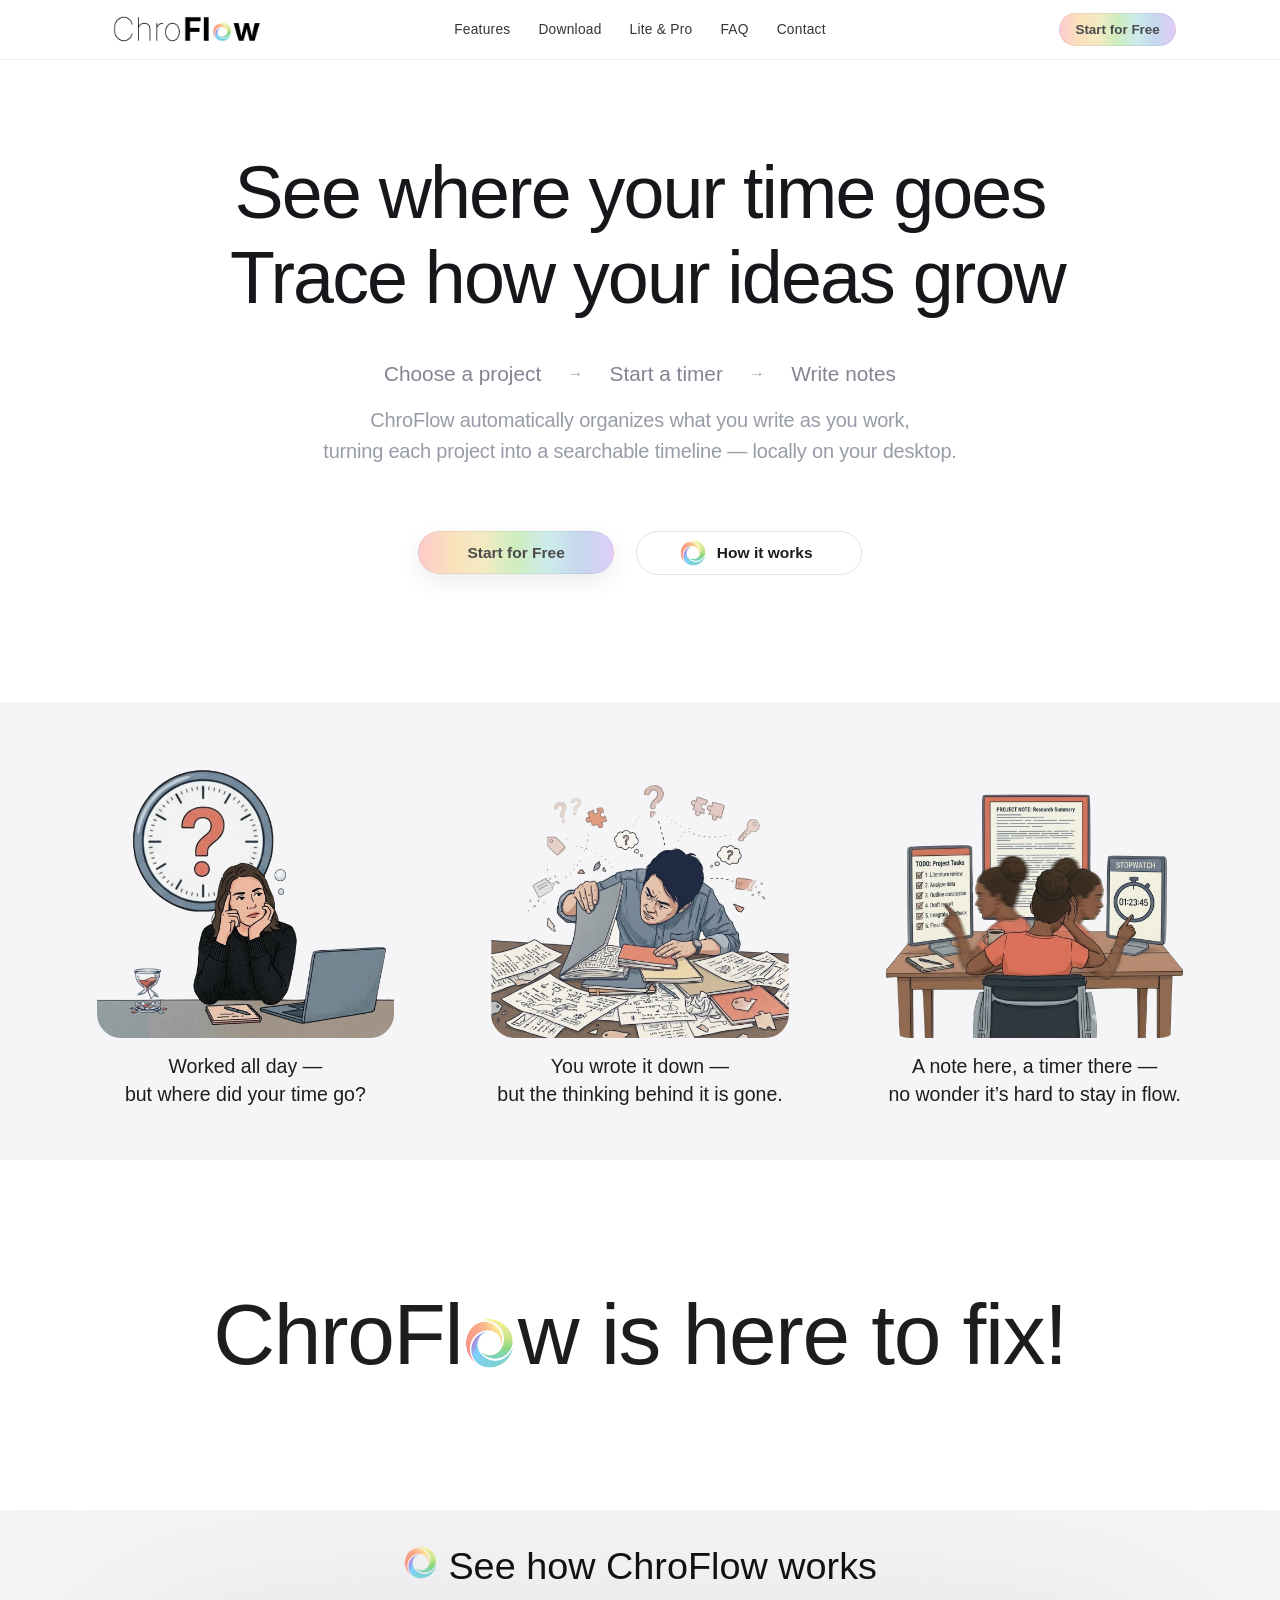
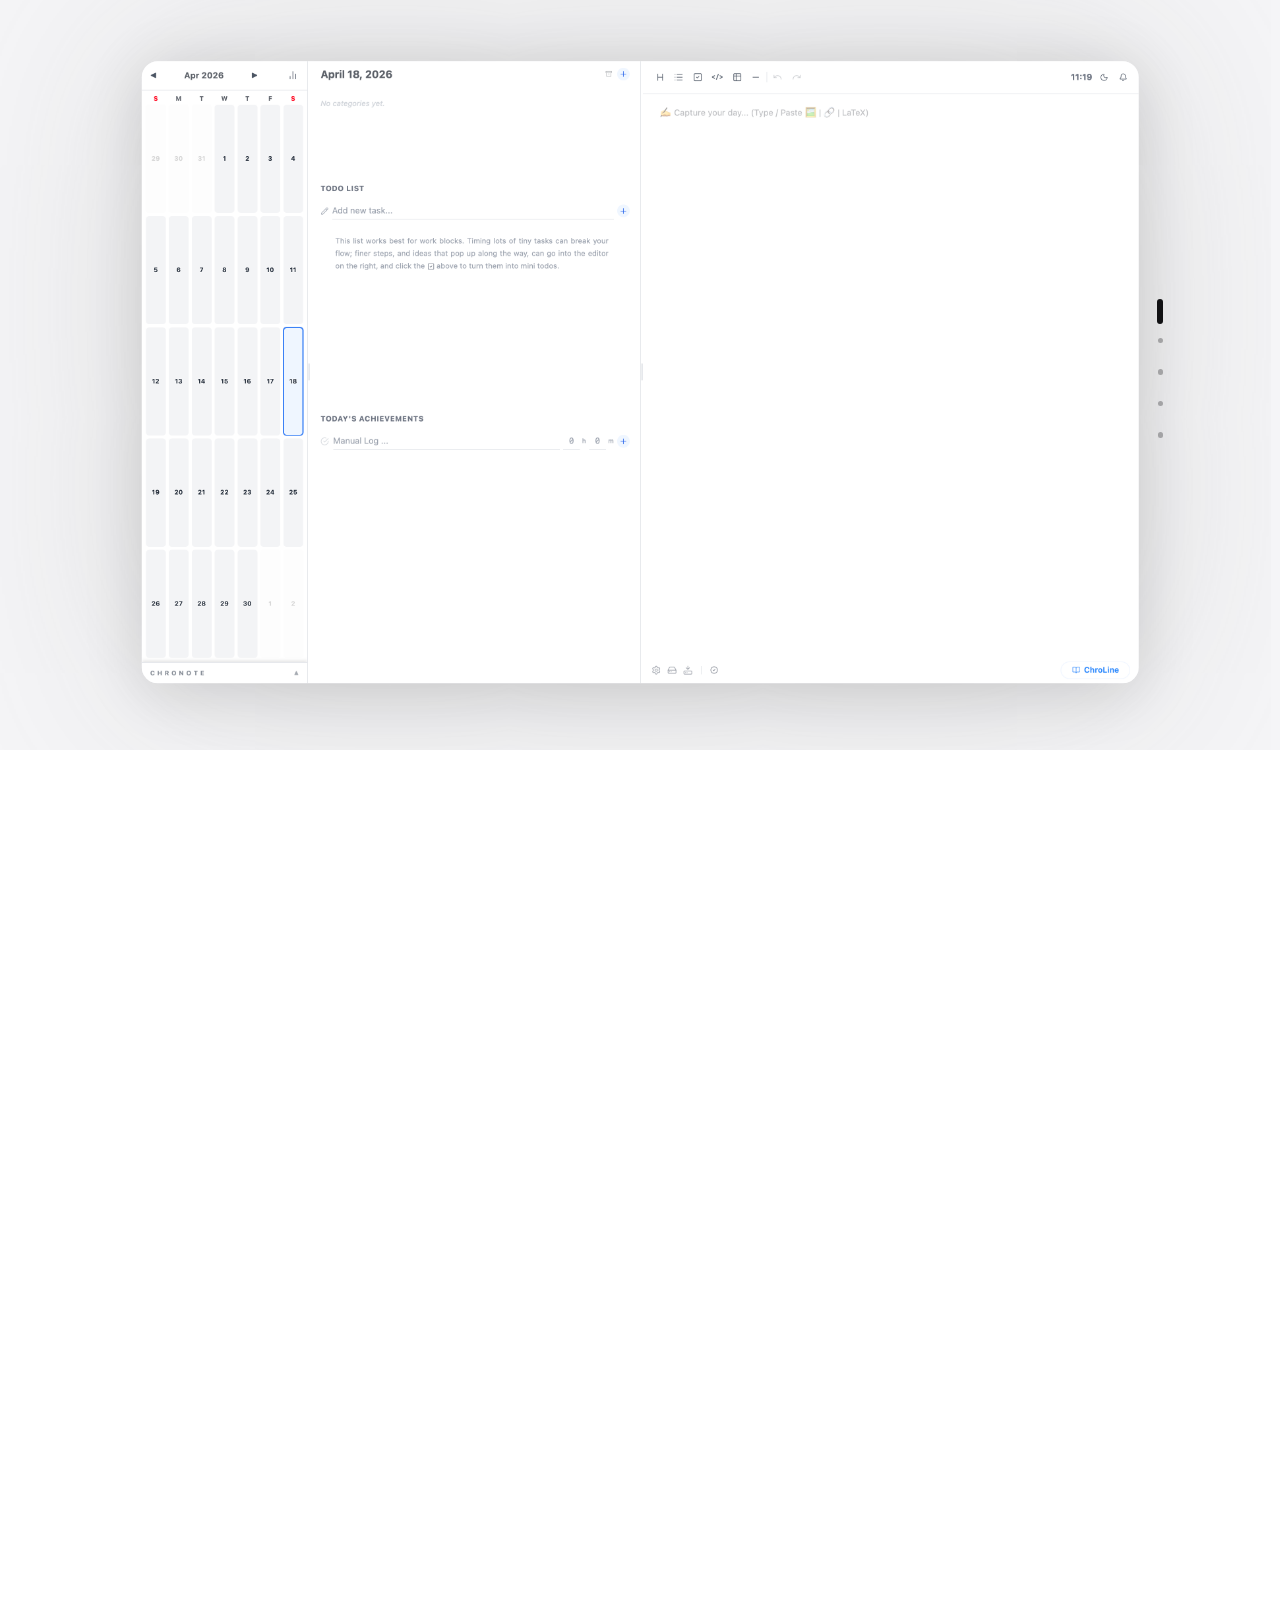
==== index.html @ f611f6ee "update hero + cloud sync steps" ====
<!doctype html>
<html lang="en" data-lang="en">
<head>
  <meta charset="utf-8" />
  <meta name="viewport" content="width=device-width, initial-scale=1" />

  <title>ChroFlow</title>
  <meta name="description" content="ChroFlow is a beautiful macOS and Windows desktop app for daily notes and visual timeline search. Free to download." />

  <!-- Open Graph -->
  <meta property="og:type"        content="website" />
  <meta property="og:title"       content="ChroFlow — Daily Notes &amp; Timeline" />
  <meta property="og:description" content="Daily notes, passive time tracking, and visual timeline search — all in one place." />
  <meta property="og:image"       content="images/splash.png" />

  <!-- Twitter Card -->
  <meta name="twitter:card"        content="summary_large_image" />
  <meta name="twitter:title"       content="ChroFlow" />
  <meta name="twitter:description" content="Daily notes, passive time tracking, and visual timeline search — all in one place." />

  <link rel="stylesheet" href="style.css?v=20260611-intel-mac" />
</head>

<!-- Google tag (gtag.js) -->
<script async src="https://www.googletagmanager.com/gtag/js?id=G-2E2WHQGQBE"></script>
<script>
  window.dataLayer = window.dataLayer || [];
  function gtag(){dataLayer.push(arguments);}
  gtag('js', new Date());

  gtag('config', 'G-2E2WHQGQBE');
</script>

<body>

  <!-- Skip to main content (accessibility) -->
  <a href="#hero" class="skip-link">Skip to content</a>

  <!-- ══════════════════════════════════════════════════════
       TOP NAV  (hidden on hero, revealed on scroll)
       ══════════════════════════════════════════════════════ -->
  <nav id="topnav" class="topnav" aria-label="Main navigation">
    <div class="topnav__inner">

      <a href="#hero" class="topnav__logo" aria-label="ChroFlow home">
        <img src="images/splash.png" alt="ChroFlow" />
      </a>

      <button id="nav-toggle" class="topnav__menu-btn" type="button"
              aria-label="Open navigation menu" aria-expanded="false"
              aria-controls="topnav-panel">
        <span></span>
        <span></span>
        <span></span>
      </button>

      <div id="topnav-panel" class="topnav__panel">
        <ul class="topnav__links" role="list">
          <li><a href="#features" data-i18n="nav.features">Features</a></li>
          <li><a href="#download" data-i18n="nav.download">Download</a></li>
          <li><a href="#pricing"  data-i18n="nav.pricing" >Lite &amp; Pro</a></li>
          <li><a href="#faq"      data-i18n="nav.faq"     >FAQ</a></li>
          <li><a href="#contact"  data-i18n="nav.contact" >Contact</a></li>
        </ul>

        <a href="#download" class="topnav__cta" data-i18n="hero.cta">Start for Free</a>
      </div>

    </div>
    <button id="topnav-scrim" class="topnav__scrim" type="button" aria-label="Close navigation menu"></button>
  </nav>

  <nav class="page-quicknav" aria-label="Page shortcuts">
    <a href="#hero" class="page-quicknav__link" data-i18n="quicknav.backTop">Back to top</a>
    <a href="#download" class="page-quicknav__link" data-i18n="quicknav.download">Skip to download</a>
  </nav>

  <main id="main-content">

    <!-- ══════════════════════════════════════════════════════
         HERO
         ══════════════════════════════════════════════════════ -->
    <section id="hero" class="hero" aria-label="Hero">
      <div class="hero__inner">
        <!--
        <p class="hero__eyebrow" aria-label="Daily Notes, Session Timers, Project Timelines">
          <span class="hero__eyebrow-item" data-i18n="hero.kicker.daily">Daily Notes</span>
          <span class="hero__eyebrow-separator" aria-hidden="true">·</span>
          <span class="hero__eyebrow-item" data-i18n="hero.kicker.sessions">Session Timers</span>
          <span class="hero__eyebrow-separator" aria-hidden="true">·</span>
          <span class="hero__eyebrow-item" data-i18n="hero.kicker.timelines">Project Timelines</span>
        </p> -->
        <h1 class="hero__title" data-i18n-title-lines="hero.title">
          <span class="hero__title-line hero__title-line--light">See where your time goes</span>
          <span class="hero__title-line hero__title-line--strong">Trace how your ideas grow</span>
        </h1>
        <div class="hero__workflow" aria-label="Workflow steps">
          <a href="#features" class="hero__workflow-chip" data-feature-jump="shot-2" data-feature-progress="0.22" data-i18n="hero.workflow.project">Choose a project</a>
          <span class="hero__workflow-arrow" aria-hidden="true">→</span>
          <a href="#features" class="hero__workflow-chip" data-feature-jump="shot-2" data-feature-progress="0.42" data-i18n="hero.workflow.timer">Start a timer</a>
          <span class="hero__workflow-arrow" aria-hidden="true">→</span>
          <a href="#features" class="hero__workflow-chip" data-feature-jump="shot-2" data-feature-progress="0.70" data-i18n="hero.workflow.notes">Write notes</a>
        </div>
        <p class="hero__summary">
          <span class="hero__workflow-inline">
            <a href="#features" data-feature-jump="shot-2" data-feature-progress="0.22" data-i18n="hero.workflow.project">Choose a project</a>,
            <a href="#features" data-feature-jump="shot-2" data-feature-progress="0.42" data-i18n="hero.workflow.timer">Start a timer</a>,
            <a href="#features" data-feature-jump="shot-2" data-feature-progress="0.70" data-i18n="hero.workflow.notes">Write notes</a>.
          </span>
          <span data-i18n-html="hero.summary">ChroFlow keeps notes and sessions automatically tied to their projects,<span class="hero-summary-break"><br /></span>turning your work into searchable project timelines — locally on your desktop.</span>
        </p>
        <div class="hero__actions">
          <a href="#download" class="btn btn--primary" data-i18n="hero.cta">Start for Free</a>
          <a href="#features" class="btn btn--secondary btn--with-icon" data-feature-jump="shot-1" data-feature-progress="0.001">
            <img src="images/swirl.png" alt="" aria-hidden="true" class="btn__icon" />
            <span data-i18n="hero.cta.secondary">How it works</span>
          </a>
        </div>
      </div>
    </section>

    <!-- ══════════════════════════════════════════════════════
         PAIN POINTS
         ══════════════════════════════════════════════════════ -->
    <section id="pain" class="pain" aria-label="Pain points">
      <div class="pain__inner">
        <div class="pain__grid">
          <article class="pain-item reveal-on-scroll">
            <img src="images/hook-1.png" alt="Feeling busy but unable to see where the day went" class="pain-card__image" />
            <p class="pain-card__text" data-i18n-html="pain.c1.text"></p>
          </article>

          <article class="pain-item reveal-on-scroll">
            <img src="images/hook-2.png" alt="Notes piling up without a clear way to find them later" class="pain-card__image" />
            <p class="pain-card__text" data-i18n-html="pain.c2.text"></p>
          </article>

          <article class="pain-item reveal-on-scroll">
            <img src="images/hook-3.png" alt="Too many separate tools creating a fragmented workflow" class="pain-card__image" />
            <p class="pain-card__text" data-i18n-html="pain.c3.text"></p>
          </article>
        </div>
      </div>
    </section>

    <!-- ══════════════════════════════════════════════════════
         SOLUTION INTRO
         ══════════════════════════════════════════════════════ -->
    <section id="solution" class="solution" aria-label="Solution">
      <div class="solution__inner">
        <h2 class="solution__title reveal-on-scroll" data-i18n-html="solution.title"></h2>
      </div>
    </section>

    <!-- ══════════════════════════════════════════════════════
         CORE FEATURES  (full-width sticky scroll on desktop / landscape,
         rotate prompt on mobile portrait)
         ══════════════════════════════════════════════════════ -->
    <section id="features" class="features" aria-label="Features">

      <!-- <div class="features__header reveal-on-scroll">
        <h2 data-i18n="features.heading">How ChroFlow works</h2>
      </div> -->

      <!-- Mobile portrait: in-section viewing note -->
      <div class="features__portrait-notice" aria-live="polite">
        <p>
          <svg class="features__portrait-icon" viewBox="0 0 24 24" aria-hidden="true">
            <path d="M4.2 3.1h6.3a1.3 1.3 0 0 1 1.3 1.3v15.2a1.3 1.3 0 0 1-1.3 1.3H4.2a1.3 1.3 0 0 1-1.3-1.3V4.4a1.3 1.3 0 0 1 1.3-1.3Z" />
            <path d="M6.1 18.1h2.6" />
            <path class="features__portrait-icon-dot" d="M7.35 5.35h.1" />
            <path d="M14.1 12.5h5.7a1.3 1.3 0 0 1 1.3 1.3v5.8a1.3 1.3 0 0 1-1.3 1.3h-5.7" />
            <path class="features__portrait-icon-dot" d="M18.1 16.7h.1" />
            <path d="M13.4 4.8a5.8 5.8 0 0 1 5.7 5.7" />
            <path d="M16.9 9.2 19.1 10.8l1.4-2.3" />
          </svg>
          <span data-i18n="features.rotate.notice">Rotate your device for an easier read</span>
        </p>
      </div>

      <!-- Sticky scroll with videos -->
      <div class="features__track">

        <div class="features__sticky-bg">
          <div class="features__shots">

            <div class="feat-shot active" id="shot-1">
              <img src="images/How_works_1.png"
                   class="feat-shot__image" alt="" aria-hidden="true" />
              <div class="feat-shot__right-mask" aria-hidden="true"></div>
              <div class="feat-shot__left-mask" aria-hidden="true"></div>
            </div>
            <div class="feat-shot-title feat-shot-title--one" data-shot-card="shot-1" data-shot-x-var="--shot-1-main-title-x" data-shot-1-x-var="--shot-1-main-title-x" data-i18n="features.heading">See how ChroFlow works</div>
            <div class="feat-shot-focus-title feat-shot-focus-title--left" data-shot-card="shot-1" data-shot-x-var="--shot-1-left-title-x" data-shot-1-x-var="--shot-1-left-title-x" data-i18n="features.f1.focusTitle">Where your time goes</div>
            <div class="feat-shot-focus-title feat-shot-focus-title--right" data-shot-card="shot-1" data-shot-x-var="--shot-1-right-title-x" data-shot-1-x-var="--shot-1-right-title-x" data-i18n="features.f1.focusThoughts">Where your thoughts live</div>
            <div class="feat-shot-focus-tag feat-shot-focus-tag--calendar" data-shot-card="shot-1" data-shot-x-var="--shot-1-calendar-x" data-shot-1-x-var="--shot-1-calendar-x" data-i18n="features.f1.focusCalendar">Calendar</div>
            <div class="feat-shot-focus-tag feat-shot-focus-tag--todo" data-shot-card="shot-1" data-shot-x-var="--shot-1-todo-x" data-shot-1-x-var="--shot-1-todo-x" data-i18n="features.f1.focusTodo">Todo</div>
            <div class="feat-shot-focus-tag feat-shot-focus-tag--editor" data-shot-card="shot-1" data-shot-x-var="--shot-1-editor-x" data-shot-1-x-var="--shot-1-editor-x" data-i18n="features.f1.focusEditor">Daily editor</div>

            <div class="feat-shot" id="shot-2">
              <img src="images/How_works_2.png"
                   class="feat-shot__image feat-shot__image--shot-2-category" alt="" aria-hidden="true" />
              <img src="images/How_works_3.png"
                   class="feat-shot__image feat-shot__image--shot-2-plan" alt="" aria-hidden="true" />
              <img src="images/How_works_4.png"
                   class="feat-shot__image feat-shot__image--shot-2-start" alt="" aria-hidden="true" />
              <img src="images/How_works_5.png"
                   class="feat-shot__image feat-shot__image--shot-2-tag-5" alt="" aria-hidden="true" />
              <img src="images/How_works_6.png"
                   class="feat-shot__image feat-shot__image--shot-2-tag-6" alt="" aria-hidden="true" />
              <img src="images/How_works_7.png"
                   class="feat-shot__image feat-shot__image--shot-2-tag-7" alt="" aria-hidden="true" />
              <img src="images/How_works_8.png"
                   class="feat-shot__image feat-shot__image--shot-2-tag-8" alt="" aria-hidden="true" />
              <div class="feat-shot-click-cue" aria-hidden="true">
                <svg class="feat-shot-click-cue__cursor" viewBox="0 0 32 32">
                  <path d="M5 3 25 17.2 16.8 19.2 21.2 28.7 16.5 30.9 12 21.2 5.8 27.1 5 3Z" />
                </svg>
              </div>
            </div>
            <div class="feat-shot-title feat-shot-title--two" data-shot-card="shot-2" data-shot-x-var="--shot-2-title-x" data-i18n="features.f2.visualTitle">Every day is a new start</div>
            <div class="feat-shot-focus-title feat-shot-focus-title--two feat-shot-focus-title--two-category" data-shot-card="shot-2" data-shot-x-var="--shot-2-focus-title-x" data-i18n="features.f2.focusTitle">Organise by category</div>
            <div class="feat-shot-focus-title feat-shot-focus-title--two feat-shot-focus-title--two-plan" data-shot-card="shot-2" data-shot-x-var="--shot-2-focus-title-x" data-i18n="features.f2.focusPlan">Plan your sessions</div>
            <div class="feat-shot-focus-title feat-shot-focus-title--two feat-shot-focus-title--two-start" data-shot-card="shot-2" data-shot-x-var="--shot-2-focus-title-x" data-i18n="features.f2.focusStart">Click to start a session</div>
            <div class="feat-shot-focus-title feat-shot-focus-title--two feat-shot-focus-title--two-tag" data-shot-card="shot-2" data-shot-x-var="--shot-2-tag-title-x" data-i18n="features.f2.focusTag">Automatically tag notes as you work</div>
            <div class="feat-shot-focus-title feat-shot-focus-title--two feat-shot-focus-title--two-switch-session" data-shot-card="shot-2" data-shot-x-var="--shot-2-switch-session-x" data-i18n="features.f2.focusSwitchSession">Switch sessions</div>
            <div class="feat-shot-focus-title feat-shot-focus-title--two feat-shot-focus-title--two-keep-writing" data-shot-card="shot-2" data-shot-x-var="--shot-2-keep-writing-x" data-i18n="features.f2.focusKeepWriting">Keep writing</div>
            <div class="feat-shot-focus-tag feat-shot-focus-tag--shot-2-categories" data-shot-card="shot-2" data-shot-x-var="--shot-2-categories-x" data-i18n="features.f2.focusCategories">different categories in one note</div>

            <div class="feat-shot" id="shot-3">
              <img src="images/How_works_10.png"
                   class="feat-shot__image" alt="" aria-hidden="true" />
              <img src="images/How_works_11.png"
                   class="feat-shot__image feat-shot__image--shot-3-detail" alt="" aria-hidden="true" />
              <img src="images/How_works_12.png"
                   class="feat-shot__image feat-shot__image--shot-3-final" alt="" aria-hidden="true" />
              <div class="feat-shot-click-cue feat-shot-click-cue--shot-3" aria-hidden="true">
                <svg class="feat-shot-click-cue__cursor" viewBox="0 0 32 32">
                  <path d="M5 3 25 17.2 16.8 19.2 21.2 28.7 16.5 30.9 12 21.2 5.8 27.1 5 3Z" />
                </svg>
              </div>
              <div class="feat-shot-click-cue feat-shot-click-cue--shot-3-second" aria-hidden="true">
                <svg class="feat-shot-click-cue__cursor" viewBox="0 0 32 32">
                  <path d="M5 3 25 17.2 16.8 19.2 21.2 28.7 16.5 30.9 12 21.2 5.8 27.1 5 3Z" />
                </svg>
              </div>
            </div>
            <div class="feat-shot-title feat-shot-title--three" data-shot-card="shot-3" data-shot-x-var="--shot-3-title-x" data-i18n="features.f3.visualTitle">One Month Later...</div>
            <div class="feat-shot-focus-title feat-shot-focus-title--three feat-shot-focus-title--three-glance" data-shot-card="shot-3" data-shot-x-var="--shot-3-glance-x" data-i18n="features.f3.focusGlance">all your time in a glance</div>
            <div class="feat-shot-focus-title feat-shot-focus-title--three feat-shot-focus-title--three-insights" data-shot-card="shot-3" data-shot-x-var="--shot-3-insights-x" data-i18n="features.f3.focusInsights">More detailed insights...</div>

            <div class="feat-shot" id="shot-4">
              <img src="images/How_works_10.png"
                   class="feat-shot__image" alt="" aria-hidden="true" />
              <img src="images/How_works_12.png"
                   class="feat-shot__image feat-shot__image--shot-4-retreat" alt="" aria-hidden="true" />
              <img src="images/How_works_13.png"
                   class="feat-shot__image feat-shot__image--shot-4-rise" alt="" aria-hidden="true" />
              <img src="images/How_works_14_1.png"
                   class="feat-shot__image feat-shot__image--shot-4-seq feat-shot__image--shot-4-seq-1" alt="" aria-hidden="true" />
              <img src="images/How_works_14_2.png"
                   class="feat-shot__image feat-shot__image--shot-4-seq feat-shot__image--shot-4-seq-2" alt="" aria-hidden="true" />
              <img src="images/How_works_14_3.png"
                   class="feat-shot__image feat-shot__image--shot-4-seq feat-shot__image--shot-4-seq-3" alt="" aria-hidden="true" />
              <img src="images/How_works_14_4.png"
                   class="feat-shot__image feat-shot__image--shot-4-seq feat-shot__image--shot-4-seq-4" alt="" aria-hidden="true" />
              <img src="images/How_works_14_5.png"
                   class="feat-shot__image feat-shot__image--shot-4-seq feat-shot__image--shot-4-seq-5" alt="" aria-hidden="true" />
              <img src="images/How_works_14_6.png"
                   class="feat-shot__image feat-shot__image--shot-4-seq feat-shot__image--shot-4-seq-6" alt="" aria-hidden="true" />
              <img src="images/How_works_14_7.png"
                   class="feat-shot__image feat-shot__image--shot-4-seq feat-shot__image--shot-4-seq-7" alt="" aria-hidden="true" />
              <img src="images/How_works_14_8.png"
                   class="feat-shot__image feat-shot__image--shot-4-seq feat-shot__image--shot-4-seq-8" alt="" aria-hidden="true" />
              <img src="images/How_works_14_9.png"
                   class="feat-shot__image feat-shot__image--shot-4-seq feat-shot__image--shot-4-seq-9" alt="" aria-hidden="true" />
              <img src="images/How_works_14_10.png"
                   class="feat-shot__image feat-shot__image--shot-4-seq feat-shot__image--shot-4-seq-10" alt="" aria-hidden="true" />
              <img src="images/How_works_14_11.png"
                   class="feat-shot__image feat-shot__image--shot-4-seq feat-shot__image--shot-4-seq-11" alt="" aria-hidden="true" />
              <img src="images/How_works_14_12.png"
                   class="feat-shot__image feat-shot__image--shot-4-seq feat-shot__image--shot-4-seq-12" alt="" aria-hidden="true" />
              <img src="images/How_works_15.png"
                   class="feat-shot__image feat-shot__image--shot-4-focus" alt="" aria-hidden="true" />
              <div class="feat-shot-click-cue feat-shot-click-cue--shot-4" aria-hidden="true">
                <svg class="feat-shot-click-cue__cursor" viewBox="0 0 32 32">
                  <path d="M5 3 25 17.2 16.8 19.2 21.2 28.7 16.5 30.9 12 21.2 5.8 27.1 5 3Z" />
                </svg>
              </div>
              <div class="feat-shot-click-cue feat-shot-click-cue--shot-4-focus" aria-hidden="true">
                <svg class="feat-shot-click-cue__cursor" viewBox="0 0 32 32">
                  <path d="M5 3 25 17.2 16.8 19.2 21.2 28.7 16.5 30.9 12 21.2 5.8 27.1 5 3Z" />
                </svg>
              </div>
            </div>
            <div class="feat-shot-title feat-shot-title--four" data-shot-card="shot-4" data-shot-x-var="--shot-4-title-x" data-i18n="features.f4.visualTitle">All your thoughts in a line!</div>
            <div class="feat-shot-focus-title feat-shot-focus-title--four-review" data-shot-card="shot-4" data-shot-x-var="--shot-4-review-x" data-i18n="features.f4.reviewTitle">Review notes from multiple days</div>
            <div class="feat-shot-focus-title feat-shot-focus-title--four-focus" data-shot-card="shot-4" data-shot-x-var="--shot-4-focus-title-x" data-i18n="features.f4.focusTitle">Focus in one click!</div>
            <div class="feat-shot-focus-tag feat-shot-focus-tag--shot-4-click" data-shot-card="shot-4" data-shot-x-var="--shot-4-click-label-x" data-i18n="features.f4.clickLabel">Click here!</div>

            <div class="feat-shot" id="shot-5">
              <img src="images/How_works_15.png"
                   class="feat-shot__image feat-shot__image--shot-5-base" alt="" aria-hidden="true" />
              <img src="images/How_works_16.png"
                   class="feat-shot__image feat-shot__image--shot-5-step feat-shot__image--shot-5-step-16" alt="" aria-hidden="true" />
              <img src="images/How_works_17.png"
                   class="feat-shot__image feat-shot__image--shot-5-step feat-shot__image--shot-5-step-17" alt="" aria-hidden="true" />
              <img src="images/How_works_18.png"
                   class="feat-shot__image feat-shot__image--shot-5-step feat-shot__image--shot-5-step-18" alt="" aria-hidden="true" />
              <img src="images/How_works_19.png"
                   class="feat-shot__image feat-shot__image--shot-5-step feat-shot__image--shot-5-step-19" alt="" aria-hidden="true" />
              <img src="images/How_works_20.png"
                   class="feat-shot__image feat-shot__image--shot-5-step feat-shot__image--shot-5-step-20" alt="" aria-hidden="true" />
              <div class="feat-shot-click-cue feat-shot-click-cue--shot-5" aria-hidden="true">
                <svg class="feat-shot-click-cue__cursor" viewBox="0 0 32 32">
                  <path d="M5 3 25 17.2 16.8 19.2 21.2 28.7 16.5 30.9 12 21.2 5.8 27.1 5 3Z" />
                </svg>
              </div>
            </div>
            <div class="feat-shot-title feat-shot-title--five" data-shot-card="shot-5" data-shot-x-var="--shot-5-title-x" data-i18n="features.f5.visualTitle">Work with context :-)</div>
            <div class="feat-shot-focus-title feat-shot-focus-title--five-context" data-shot-card="shot-5" data-shot-x-var="--shot-5-context-title-x" data-i18n="features.f5.contextTitle">click to enter context mode</div>
            <div class="feat-shot-focus-title feat-shot-focus-title--five-main-window" data-shot-card="shot-5" data-shot-x-var="--shot-5-main-window-x" data-i18n="features.f5.mainWindow">You still work in the main window</div>
            <div class="feat-shot-focus-title feat-shot-focus-title--five-beyond" data-shot-card="shot-5" data-shot-x-var="--shot-5-beyond-x" data-i18n="features.f5.beyondChroLine">Not just inside ChroLine</div>
            <div class="feat-shot-focus-title feat-shot-focus-title--five-chroline-context" data-shot-card="shot-5" data-shot-x-var="--shot-5-chroline-context-x" data-i18n="features.f5.chrolineContext">ChroLine provides context.</div>

            <nav class="features__pager" aria-label="Feature walkthrough navigation">
              <button class="features__pager-btn is-active" type="button" data-shot-target="shot-1" aria-label="Go to How ChroFlow works" aria-current="step"></button>
              <button class="features__pager-btn" type="button" data-shot-target="shot-2" aria-label="Go to everyday is a new start"></button>
              <button class="features__pager-btn" type="button" data-shot-target="shot-3" aria-label="Go to one month later"></button>
              <button class="features__pager-btn" type="button" data-shot-target="shot-4" aria-label="Go to all your thoughts in a line"></button>
              <button class="features__pager-btn" type="button" data-shot-target="shot-5" aria-label="Go to work with context"></button>
            </nav>

          </div>
        </div><!-- /features__sticky-bg -->

        <div class="features__steps">

          <div class="feat-step feat-step--right feat-step--no-card is-active" data-shot="shot-1">
            <div class="feat-card">
              <span class="feat-step__num">01</span>
              <h3 class="feat-step__title" data-i18n="features.f1.title">Daily Notes</h3>
              <p class="feat-step__desc" data-i18n="features.f1.desc"></p>
            </div>
          </div>

          <div id="feature-session-management" class="feat-step feat-step--right feat-step--no-card" data-shot="shot-2" data-scroll-states="3">
            <div class="feat-card">
              <span class="feat-step__num">01</span>
              <h3 class="feat-step__title" data-i18n="features.f3.title">Organize by Category</h3>
              <p class="feat-step__desc" data-i18n="features.f3.desc"></p>
            </div>
          </div>

          <div id="feature-time-glance" class="feat-step feat-step--right feat-step--no-card" data-shot="shot-3" data-scroll-states="2">
            <div class="feat-card">
              <span class="feat-step__num">02</span>
              <h3 class="feat-step__title" data-i18n="features.f2.title">How the Timer Works</h3>
              <p class="feat-step__desc" data-i18n-html="features.f2.desc"></p>
            </div>
          </div>

          <div id="feature-chroline-review" class="feat-step feat-step--right feat-step--no-card" data-shot="shot-4" data-scroll-states="3">
            <div class="feat-card">
              <span class="feat-step__num">03</span>
              <h3 class="feat-step__title" data-i18n="features.f4.title">Back to the month view</h3>
              <p class="feat-step__desc" data-i18n="features.f4.desc"></p>
            </div>
          </div>

          <div id="feature-context-mode" class="feat-step feat-step--right feat-step--no-card" data-shot="shot-5" data-scroll-states="2">
            <div class="feat-card">
              <span class="feat-step__num">04</span>
              <h3 class="feat-step__title" data-i18n="features.f5.title">Work with context</h3>
              <p class="feat-step__desc" data-i18n="features.f5.desc"></p>
            </div>
          </div>

        </div><!-- /features__steps -->

        <div class="features__end-spacer" aria-hidden="true"></div>

      </div><!-- /features__track -->

    </section>

    <!-- ══════════════════════════════════════════════════════
         DOWNLOAD
         ══════════════════════════════════════════════════════ -->
    <section id="download" class="download" aria-label="Download">
      <div class="download__inner">

        <h2 class="download__title reveal-on-scroll" data-i18n="download.title">Download ChroFlow</h2>
        <p class="download__sub reveal-on-scroll" data-i18n="download.sub">Free to start. No account required.</p>

        <div class="download__btns reveal-on-scroll">

          <a href="https://www.dropbox.com/scl/fi/stq9lb9clcvxd0uypwc73/ChroFlow_1.0.1_aarch64.dmg?rlkey=l4s1b637h5baqr7zgvyi6yggc&st=qcio1v2j&dl=1" id="btn-mac" class="btn btn--download btn--mac" aria-label="Download ChroFlow for macOS Apple Silicon" target="_blank">
            <svg xmlns="http://www.w3.org/2000/svg" width="22" height="22" viewBox="0 0 24 24" fill="currentColor" aria-hidden="true">
              <path d="M18.71 19.5c-.83 1.24-1.71 2.45-3.05 2.47-1.34.03-1.77-.79-3.29-.79-1.53 0-2 .77-3.27.82-1.31.05-2.3-1.32-3.14-2.53C4.25 17 2.94 12.45 4.7 9.39c.87-1.52 2.43-2.48 4.12-2.51 1.28-.02 2.5.87 3.29.87.78 0 2.26-1.07 3.8-.91.65.03 2.47.26 3.64 1.98-.09.06-2.17 1.28-2.15 3.81.03 3.02 2.65 4.03 2.68 4.04-.03.07-.42 1.44-1.38 2.83M13 3.5c.73-.83 1.94-1.46 2.94-1.5.13 1.17-.34 2.35-1.04 3.19-.69.85-1.83 1.51-2.95 1.42-.15-1.15.41-2.35 1.05-3.11z"/>
            </svg>
            <span class="btn-label" data-i18n="download.mac">Download for Mac</span>
            <span class="btn-sub"   data-i18n="download.mac.arm.sub">Apple Silicon · macOS 13+</span>
          </a>

          <a href="https://www.dropbox.com/scl/fi/dbc2ze71bu40mipxx6cde/ChroFlow_1.0.1_x64-setup.exe?rlkey=u9bqzy51ovzwjmkx2kh5br3jm&st=qacnmgp7&dl=1" id="btn-win" class="btn btn--download btn--win" aria-label="Download ChroFlow for Windows" target="_blank">
            <svg xmlns="http://www.w3.org/2000/svg" width="20" height="20" viewBox="0 0 24 24" fill="currentColor" aria-hidden="true">
              <path d="M3 12V6.75l6-1.32v6.48H3zM20.5 3v8.5H11V4.07L20.5 3zM3 13h6v6.43l-6-1.29V13zM11 13.5h9.5V21l-9.5-1.33V13.5z"/>
            </svg>
            <span class="btn-label" data-i18n="download.win">Download for Windows</span>
            <span class="btn-sub"   data-i18n="download.win.sub">Windows 10+</span>
          </a>

        </div>

        <div id="install-guide" class="install-guide" aria-live="polite">

          <div id="guide-mac" class="install-guide__panel" hidden>
            <h3 data-i18n="guide.mac.title">Opening ChroFlow on Mac</h3>
            <p class="install-guide__note" data-i18n="guide.mac.note"></p>
            <ol class="install-guide__steps">
              <li data-i18n="guide.mac.s1"></li>
              <li data-i18n="guide.mac.s2"></li>
              <li><span class="install-guide__step-content" data-i18n-html="guide.mac.s3"></span></li>
              <li><span class="install-guide__step-content" data-i18n-html="guide.mac.s4"></span></li>
              <li data-i18n="guide.mac.s5"></li>
              <li data-i18n="guide.mac.s6"></li>
            </ol>
          </div>

          <div id="guide-win" class="install-guide__panel" hidden>
            <h3 data-i18n="guide.win.title">Installing ChroFlow on Windows</h3>
            <p class="install-guide__note" data-i18n="guide.win.note"></p>
            <ol class="install-guide__steps">
              <li data-i18n="guide.win.s1"></li>
              <li data-i18n="guide.win.s2"></li>
              <li data-i18n="guide.win.s3"></li>
              <li data-i18n="guide.win.s4"></li>
            </ol>
            <p class="install-guide__tip" data-i18n="guide.win.tip"></p>
          </div>

        </div>

      </div>
    </section>

    <!-- ══════════════════════════════════════════════════════
         PRICING
         ══════════════════════════════════════════════════════ -->
    <section id="pricing" class="pricing" aria-label="Pricing">
      <div class="pricing__inner">

        <div class="pricing__grid" data-active-plan="lite">

          <div class="pricing-card pricing-card--lite reveal-on-scroll" data-pricing-plan="lite">
            <span class="pricing-card__badge" data-i18n="pricing.lite.badge">Start here</span>
            <div class="pricing-card__name" data-i18n="pricing.lite.name">Lite</div>
            <div class="pricing-card__price">
              <span class="amount" data-i18n="pricing.lite.price">Free</span>
            </div>
            <p class="pricing-card__intro" data-i18n="pricing.lite.intro">All key features included, so you start with the full ChroFlow workflow.</p>
            <ul class="pricing-card__features" role="list">
              <li><span class="pricing-card__feature-text">Unlimited <a href="#feature-time-glance" data-feature-jump="shot-3" data-feature-progress="0.24">time and session management</a><br />with up to 4 categories</span></li>
              <li><span class="pricing-card__feature-text">20-day daily notes and <a href="#feature-chroline-review" data-feature-jump="shot-4" data-feature-progress="0.40">ChroLine review</a></span></li>
              <li><span class="pricing-card__feature-text">1 pinned context in <a href="#feature-context-mode" data-feature-jump="shot-5" data-feature-progress="0.70">Context Mode</a></span></li>
              <li data-i18n="pricing.lite.f3">Advanced search &amp; filters</li>
              <li data-i18n="pricing.lite.f4">Local storage for data privacy</li>
              <li data-i18n="pricing.lite.f5">Relay via the cloud you choose</li>
            </ul>
            <div class="pricing-card__cta">
              <a href="#download" class="btn btn--primary" data-i18n="pricing.lite.cta">Download Free</a>
              <p class="pricing-card__legal">
                By downloading, you agree to the
                <a href="terms.html">Terms of Service</a> and
                <a href="privacy.html">Privacy Policy</a>.
              </p>
            </div>
          </div>

          <div class="pricing-card--pro-wrap reveal-on-scroll" data-pricing-plan="pro">
            <div class="pricing-card pricing-card--pro">
              <span class="pricing-card__badge" data-i18n="pricing.pro.badge">Upgrade anytime</span>
              <div class="pricing-card__name" data-i18n="pricing.pro.name">Pro</div>
              <div class="pricing-card__price-group">
                <div class="pricing-card__onetime" data-i18n="pricing.pro.onetime">One-time purchase</div>
                <div class="pricing-card__earlybird-row">
                  <span class="pricing-card__original" data-i18n="pricing.pro.original">$79</span>
                  <span class="pricing-card__earlybird-badge" data-i18n="pricing.pro.earlybird">Early Bird — 50% off</span>
                </div>
                <div class="pricing-card__price">
                  <span class="amount" data-i18n="pricing.pro.price">$40</span>
                </div>
                <p class="pricing-card__forever" data-i18n="pricing.pro.price.sub">Yours forever · 2 devices</p>
              </div>
              <ul class="pricing-card__features" role="list">
                <li data-i18n="pricing.pro.f1">Everything in Lite, plus:</li>
                <li data-i18n="pricing.pro.f2">Unlimited number of categories</li>
                <li data-i18n="pricing.pro.f3">Unlimited daily notes & ChroLine history</li>
                <li data-i18n="pricing.pro.f5">3 pinned contexts</li>
                <li data-i18n="pricing.pro.f4">Export report without watermark</li>
                <li class="pricing-placeholder"></li>
              </ul>
              <div class="pricing-card__cta">
                <!-- <a href="https://chroflow.lemonsqueezy.com/checkout/buy/3111e1b2-ee5f-46ec-927c-3ad0803dff97" class="btn btn--primary" data-i18n="pricing.pro.cta">Get Pro</a> -->
                <a href="https://chroflow.lemonsqueezy.com/checkout/buy/a7995f6d-0c48-4b58-a00d-1429001f8b54?discount=0" class="btn btn--secondary" data-i18n="pricing.pro.cta">Upgrade to Pro</a>
                <p class="pricing-card__legal">
                  By purchasing, you agree to the
                  <a href="terms.html">Terms of Service</a>,
                  <a href="privacy.html">Privacy Policy</a>, and
                  <a href="refund.html">Refund Policy</a>.
                </p>
              </div>
            </div>
          </div>

        </div>

        <div class="pricing__pager" aria-label="Pricing plan navigation">
          <button class="pricing__pager-btn is-active" type="button" data-pricing-target="0" aria-label="Show Lite plan" aria-current="step"></button>
          <button class="pricing__pager-btn" type="button" data-pricing-target="1" aria-label="Show Pro plan"></button>
        </div>
      </div>
    </section>

    <!-- ══════════════════════════════════════════════════════
         TESTIMONIALS
         ══════════════════════════════════════════════════════ 
    <section id="testimonials" class="testimonials" aria-label="Testimonials">
      <div class="testimonials__inner">

        <h2 class="testimonials__heading reveal-on-scroll" data-i18n="testimonials.heading">What people are saying</h2>

        <div class="testimonials__grid">

          <article class="testimonial-card reveal-on-scroll">
            <blockquote data-i18n="testimonials.t1.quote"></blockquote>
            <cite data-i18n="testimonials.t1.author">— Sarah K., researcher</cite>
          </article>

          <article class="testimonial-card reveal-on-scroll">
            <blockquote data-i18n="testimonials.t2.quote"></blockquote>
            <cite data-i18n="testimonials.t2.author">— Marcus T., writer</cite>
          </article>

          <article class="testimonial-card reveal-on-scroll">
            <blockquote data-i18n="testimonials.t3.quote"></blockquote>
            <cite data-i18n="testimonials.t3.author">— Yuna L., product designer</cite>
          </article>

        </div>
      </div>
    </section> -->

    <!-- ══════════════════════════════════════════════════════
         FAQ
         ══════════════════════════════════════════════════════ -->
    <section id="faq" class="faq" aria-label="FAQ">
      <div class="faq__inner">
        <h2 class="faq__heading reveal-on-scroll" data-i18n="faq.heading"></h2>
        <div class="faq__list">

          <div class="faq__item reveal-on-scroll">
            <h3 class="faq__q" data-i18n="faq.q1.q"></h3>
            <p class="faq__a" data-i18n-html="faq.q1.a"></p>
          </div>

          <div class="faq__item reveal-on-scroll">
            <h3 class="faq__q" data-i18n="faq.q2.q"></h3>
            <p class="faq__a" data-i18n-html="faq.q2.a"></p>
          </div>

          <div class="faq__item reveal-on-scroll">
            <h3 class="faq__q" data-i18n="faq.q3.q"></h3>
            <p class="faq__a" data-i18n-html="faq.q3.a"></p>
          </div>

          <div class="faq__item reveal-on-scroll">
            <h3 class="faq__q" data-i18n="faq.q4.q"></h3>
            <p class="faq__a" data-i18n-html="faq.q4.a"></p>
          </div>

        </div>
      </div>
    </section>

    <!-- ══════════════════════════════════════════════════════
         CONTACT
         ══════════════════════════════════════════════════════ -->
    <section id="contact" class="contact" aria-label="Contact">
      <div class="contact__inner">
        <h2 class="contact__heading reveal-on-scroll" data-i18n="contact.heading">Get in touch</h2>
        <p class="contact__lead reveal-on-scroll" data-i18n="contact.lead">Questions, feedback, or just want to say hello?</p>
        <a href="mailto:chroflow.co@gmail.com" class="contact__email reveal-on-scroll" data-i18n="contact.email">hello@chroflow.app</a>
      </div>
    </section>

  </main>

  <!-- ══════════════════════════════════════════════════════
       FOOTER
       ══════════════════════════════════════════════════════ -->
  <footer id="legal" class="footer" role="contentinfo">
    <div class="footer__inner">

      <nav class="footer__links" aria-label="Legal links">
        <a href="eula.html">End User License Agreement</a>
        <a href="terms.html">Terms of Service</a>
        <a href="privacy.html">Privacy Policy</a>
        <a href="refund.html">Refund Policy</a>
      </nav>
      <p class="footer__copy" data-i18n="footer.copy">© 2026 ChroFlow. All rights reserved.</p>

    </div>
  </footer>

  <!-- Scripts (no CDN — works on file://) -->
  <script src="i18n.js?v=20260611-intel-mac"></script>
  <script src="main.js?v=20260611-intel-mac"></script>

</body>
</html>
---- style.css ----
/* ============================================================
   ChroFlow Homepage — style.css
   Apple-inspired, flat white, minimal. Single-page marketing.
   ============================================================ */

/* ── Design tokens ────────────────────────────────────────── */
:root {
  /* Brand colours (from ChroFlow swirl) */
  --color-coral:   #FF6B6B;
  --color-purple:  #9B59B6;
  --color-blue:    #4A90D9;
  --color-green:   #27AE60;
  --color-yellow:  #F5A623;

  /* Brand gradient — matched to the ChroFlow swirl logo "o" */
  --gradient-brand: linear-gradient(
    135deg,
    #fb989a80 0%,
    #f7c37a80 16.66%,
    #e6d68580 33.33%,
    #9fdc8180 50%,
    #9ad7d780 66.66%,
    #8dafdd80 83.33%,
    #c09bf380 100%
  );
  --gradient-brand-h: linear-gradient(
    90deg,
    #fb989a80 0%,
    #f7c37a80 16.66%,
    #e6d68580 33.33%,
    #9fdc8180 50%,
    #9ad7d780 66.66%,
    #8dafdd80 83.33%,
    #c09bf380 100%
  );
  --gradient-brand-deep: linear-gradient(
    135deg,
    #e05050 0%,
    #d4882a 25%,
    #4aaa60 55%,
    #3a82cc 80%,
    #8855dd 100%
  );

  /* Surface / text */
  --color-bg:      #ffffff;
  --color-surface: #f5f5f7;
  --color-text:    #1d1d1f;
  --color-muted:   #6e6e73;
  --color-border:  #d2d2d7;

  /* Typography weights */
  --fw-light:      300;
  --fw-regular:    400;
  --fw-semibold:   600;
  --fw-bold:       700;

  /* Layout */
  --topnav-h:      60px;
  --content-max:   1200px;
  --side-pad:      clamp(1.25rem, 5vw, 4rem);
  --section-pad:   clamp(4rem, 10vw, 8rem);
  --viewport-h:    100vh;
  --feature-stage-h: calc(var(--viewport-h) - var(--topnav-h));

  /* Transitions */
  --ease-out: cubic-bezier(0.22, 1, 0.36, 1);
}

@supports (height: 100dvh) {
  :root {
    --viewport-h: 100dvh;
  }
}

/* ── Reset ───────────────────────────────────────────────── */
*, *::before, *::after { box-sizing: border-box; margin: 0; padding: 0; }
html {
  -webkit-text-size-adjust: 100%;
}
body {
  font-family: -apple-system, BlinkMacSystemFont, "SF Pro Display",
               "Segoe UI", Roboto, Helvetica, Arial, sans-serif;
  background: var(--color-bg);
  color: var(--color-text);
  font-weight: var(--fw-light);
  line-height: 1.65;
  overflow-x: hidden;
}
body.nav-open {
  overflow: hidden;
}
img, video { display: block; max-width: 100%; height: auto; }
a { color: inherit; text-decoration: none; }
ul, ol { list-style: none; }
button { cursor: pointer; font: inherit; border: none; background: none; }

/* ── Scroll offset for anchors ───────────────────────────── */
section {
  scroll-margin-top: var(--topnav-h);
}
#hero { scroll-margin-top: 0; }

/* ── Accessibility: skip link ────────────────────────────── */
.skip-link {
  position: absolute;
  top: -100%;
  left: 1rem;
  background: var(--color-text);
  color: #fff;
  padding: 0.5rem 1rem;
  border-radius: 0 0 8px 8px;
  font-size: 0.9rem;
  z-index: 9999;
  transition: top 0.2s;
}
.skip-link:focus { top: 0; }

/* ── Reduced motion ──────────────────────────────────────── */
@media (prefers-reduced-motion: reduce) {
  *, *::before, *::after {
    animation-duration: 0.01ms !important;
    transition-duration: 0.01ms !important;
  }
}

/* ═══════════════════════════════════════════════════════════
   TOP NAV
   ═══════════════════════════════════════════════════════════ */
.topnav {
  position: fixed;
  top: 0; left: 0; right: 0;
  height: var(--topnav-h);
  z-index: 900;
  background: rgba(255, 255, 255, 0.82);
  backdrop-filter: blur(12px) saturate(180%);
  -webkit-backdrop-filter: blur(12px) saturate(180%);
  border-bottom: 1px solid rgba(0, 0, 0, 0.06);
  transition: opacity 0.35s var(--ease-out), transform 0.35s var(--ease-out);
}
.topnav--hidden {
  opacity: 0;
  transform: translateY(-100%);
  pointer-events: none;
}
.topnav__inner {
  position: relative;
  display: flex;
  align-items: center;
  gap: 2rem;
  max-width: var(--content-max);
  margin: 0 auto;
  padding: 0 var(--side-pad);
  height: 100%;
}
.topnav__logo {
  flex-shrink: 0;
  line-height: 0;
  overflow: hidden;
  height: 40px;
}
.topnav__logo img {
  height: 38px;
  width: auto;
}
.topnav__panel {
  flex: 1;
  display: flex;
  align-items: center;
  gap: 2rem;
  justify-content: flex-end;
  margin-left: 0;
}
.topnav__links {
  position: absolute;
  left: 50%;
  transform: translateX(-50%);
  display: flex;
  gap: 0.25rem;
}
.topnav__links a {
  font-size: 0.86rem;
  font-weight: 400;
  letter-spacing: 0.018em;
  color: #3d3d44;
  padding: 0.4rem 0.75rem;
  border-radius: 8px;
  transition: background 0.18s, color 0.18s;
}
.topnav__links a:link,
.topnav__links a:visited,
.topnav__links a:active {
  color: #34343a;
}
.topnav__links a:hover {
  background: rgba(29, 29, 31, 0.04);
  color: #17171b;
}
.topnav__cta {
  flex-shrink: 0;
  display: inline-flex;
  align-items: center;
  justify-content: center;
  padding: 0.52rem 0.95rem;
  border-radius: 999px;
  background: var(--gradient-brand-h);
  color: #4c4b4b;
  font-size: 0.84rem;
  font-weight: var(--fw-semibold);
  line-height: 1;
  letter-spacing: 0;
  border: 1px solid rgba(0, 0, 0, 0.05);
  box-shadow: none;
  transition: opacity 0.18s ease, transform 0.18s ease, box-shadow 0.18s ease;
}
.topnav__cta:link,
.topnav__cta:visited,
.topnav__cta:active {
  color: #4c4b4b;
}
.topnav__cta:hover {
  opacity: 1;
  transform: translateY(-1px);
  box-shadow: none;
}
.topnav__cta:focus-visible {
  outline: 2px solid rgba(17, 17, 19, 0.45);
  outline-offset: 0.2rem;
}
.topnav__cta:active {
  transform: translateY(0);
}
.topnav__menu-btn,
.topnav__scrim {
  display: none;
}
.topnav__menu-btn {
  position: relative;
  z-index: 920;
  margin-left: auto;
  width: 44px;
  height: 44px;
  border-radius: 12px;
  border: 1px solid rgba(0, 0, 0, 0.08);
  background: rgba(255, 255, 255, 0.82);
  backdrop-filter: blur(12px) saturate(180%);
  -webkit-backdrop-filter: blur(12px) saturate(180%);
  align-items: center;
  justify-content: center;
  flex-direction: column;
  gap: 5px;
}
.topnav__menu-btn span {
  width: 18px;
  height: 2px;
  border-radius: 999px;
  background: var(--color-text);
  transition: transform 0.25s ease, opacity 0.25s ease;
}
.topnav__scrim {
  position: fixed;
  inset: 0;
  z-index: 905;
  background: rgba(17, 24, 39, 0.18);
  opacity: 0;
  pointer-events: none;
  transition: opacity 0.25s ease;
}

/* Mobile nav drawer */
@media (max-width: 768px) {
  .topnav__inner {
    justify-content: space-between;
    gap: 1rem;
  }

  .topnav__menu-btn {
    display: inline-flex;
  }

  .topnav__panel {
    position: fixed;
    top: 0;
    right: 0;
    z-index: 910;
    width: min(82vw, 320px);
    height: var(--viewport-h);
    padding: calc(var(--topnav-h) + 1rem) 1.1rem 1.25rem;
    margin-left: 0;
    justify-content: flex-start;
    flex-direction: column;
    align-items: stretch;
    gap: 1rem;
    background: rgba(255, 255, 255, 0.94);
    backdrop-filter: blur(18px) saturate(180%);
    -webkit-backdrop-filter: blur(18px) saturate(180%);
    box-shadow: -18px 0 48px rgba(15, 23, 42, 0.14);
    transform: translateX(100%);
    opacity: 0;
    pointer-events: none;
    transition: transform 0.28s ease, opacity 0.28s ease;
  }

  .topnav__links {
    position: static;
    transform: none;
    flex-direction: column;
    gap: 0.3rem;
  }

  .topnav__links a {
    display: block;
    width: 100%;
    padding: 0.9rem 0.95rem;
    font-size: 1rem;
    border-radius: 12px;
  }

  .topnav__cta {
    width: 100%;
    margin-top: auto;
    padding: 0.9rem 0.95rem;
    text-align: center;
    border-radius: 12px;
    font-size: 1rem;
  }

  .topnav__scrim {
    display: block;
  }

  .topnav.topnav--menu-open .topnav__panel {
    transform: translateX(0);
    opacity: 1;
    pointer-events: auto;
  }

  .topnav.topnav--menu-open .topnav__scrim {
    opacity: 1;
    pointer-events: auto;
  }

  .topnav.topnav--menu-open .topnav__menu-btn span:nth-child(1) {
    transform: translateY(7px) rotate(45deg);
  }

  .topnav.topnav--menu-open .topnav__menu-btn span:nth-child(2) {
    opacity: 0;
  }

  .topnav.topnav--menu-open .topnav__menu-btn span:nth-child(3) {
    transform: translateY(-7px) rotate(-45deg);
  }
}

/* ═══════════════════════════════════════════════════════════
   TYPOGRAPHY SYSTEM
   ═══════════════════════════════════════════════════════════ */
.display-xl {
  font-size: clamp(2.25rem, 6vw, 4.5rem);
  font-weight: var(--fw-bold);
  line-height: 1.08;
  letter-spacing: -0.03em;
}
.display-lg {
  font-size: clamp(1.75rem, 4vw, 3rem);
  font-weight: var(--fw-bold);
  line-height: 1.12;
  letter-spacing: -0.02em;
}
.display-md {
  font-size: clamp(1.4rem, 3vw, 2.25rem);
  font-weight: var(--fw-semibold);
  line-height: 1.2;
  letter-spacing: -0.015em;
}
.lead {
  font-size: clamp(1rem, 2vw, 1.2rem);
  font-weight: var(--fw-light);
  line-height: 1.7;
  color: var(--color-muted);
}

/* ── Gradient text utility ────────────────────────────────── */
.text-gradient {
  background: var(--gradient-brand);
  -webkit-background-clip: text;
  -webkit-text-fill-color: transparent;
  background-clip: text;
}

/* ═══════════════════════════════════════════════════════════
   BUTTONS
   ═══════════════════════════════════════════════════════════ */
.btn {
  display: inline-flex;
  align-items: center;
  justify-content: center;
  gap: 0.5rem;
  padding: 0.8rem 1.75rem;
  border-radius: 12px;
  font-size: 1rem;
  font-weight: var(--fw-semibold);
  line-height: 1;
  transition: opacity 0.18s, transform 0.18s, box-shadow 0.18s;
  white-space: nowrap;
}
.btn:hover  { opacity: 1; transform: translateY(-1px); }
.btn:active { opacity: 1; transform: translateY(0); }

/* Primary — gradient fill */
.btn--primary {
  background: var(--gradient-brand-h);
  color: #4c4b4b;
  box-shadow: 0px 8px 30px rgba(0, 0, 0, 0.1);
  border: 1px solid rgba(0, 0, 0, 0.05);
}
.btn--primary:hover { box-shadow: 0px 8px 30px rgba(0, 0, 0, 0.1)}

/* Secondary — outlined */
.btn--secondary {
  background: transparent;
  color: var(--color-text);
  border: 1.5px solid var(--color-border);
}
.btn--secondary:hover { background: var(--color-surface); }
.btn--with-icon {
  gap: 1rem;
}
.btn__icon {
  width: 1rem;
  height: 1rem;
  flex-shrink: 0;
  object-fit: contain;
  transform: scale(1.75);
  transform-origin: center;
}

/* Download buttons */
.btn--download {
  flex-direction: column;
  gap: 0.2rem;
  padding: 1rem 2rem;
  border-radius: 14px;
  min-width: 220px;
  background: var(--color-surface);
  color: var(--color-text);
  border: 1.5px solid var(--color-border);
  box-shadow: none;
}
.btn--download .btn-label {
  font-size: 1rem;
  font-weight: var(--fw-semibold);
}
.btn--download .btn-sub {
  font-size: 0.75rem;
  font-weight: var(--fw-regular);
  opacity: 0.7;
}
/* Current platform */
.btn--download.is-platform {
  background: #1d1d1f;
  color: #fff;
  border-color: #1d1d1f;
  box-shadow: 0 4px 18px rgba(0,0,0,0.18);
}
.btn--download.is-platform:hover { box-shadow: 0 6px 24px rgba(0,0,0,0.28); }

/* ═══════════════════════════════════════════════════════════
   REVEAL ON SCROLL
   ═══════════════════════════════════════════════════════════ */
.reveal-on-scroll {
  opacity: 0;
  transform: translateY(24px);
  transition: opacity 0.65s var(--ease-out), transform 0.65s var(--ease-out);
}
.reveal-on-scroll.--visible {
  opacity: 1;
  transform: none;
}
@media (prefers-reduced-motion: reduce) {
  .reveal-on-scroll { opacity: 1; transform: none; }
}

/* ═══════════════════════════════════════════════════════════
   HERO
   ═══════════════════════════════════════════════════════════ */
.hero {
  --hero-min-height: 78vh;
  --hero-padding-top: 1.75rem;
  --hero-padding-bottom: 0.25rem;
  --hero-kicker-font-size: 1.4rem;
  --hero-title-font-size: 4.6rem;
  --hero-title-bottom-gap: 2rem;
  --hero-summary-font-size: 1.25rem;
  --hero-summary-bottom-gap: 4rem;
  --hero-actions-gap: 1.375rem;
  display: flex;
  align-items: center;
  justify-content: center;
  min-height: var(--hero-min-height);
  background: var(--color-bg);
  text-align: center;
  padding: var(--hero-padding-top) var(--side-pad) var(--hero-padding-bottom);
}
.hero__inner {
  display: flex;
  flex-direction: column;
  align-items: center;
  gap: 0;
  width: 100%;
  max-width: 960px;
  min-width: 0;
}
.hero__eyebrow {
  --hero-kicker-dot-size: 1.35em;
  --hero-kicker-dot-gap: 0.7rem;
  display: flex;
  align-items: center;
  justify-content: center;
  flex-wrap: nowrap;
  margin: 0 0 1.2rem;
  padding: 0;
  color: #767680;
  font-size: var(--hero-kicker-font-size);
  font-weight: 150;
  line-height: 1.25;
  letter-spacing: 0.02em;
  text-align: center;
}
.hero__eyebrow-item {
  white-space: nowrap;
}
.hero__eyebrow-separator {
  margin: 0 var(--hero-kicker-dot-gap);
  font-size: var(--hero-kicker-dot-size);
  line-height: 0.75;
}
.hero__title {
  --hero-title-line-gap: 0;
  width: 100%;
  max-width: 820px;
  margin: 0 0 var(--hero-title-bottom-gap);
  display: flex;
  flex-direction: column;
  align-items: center;
  gap: var(--hero-title-line-gap);
  font-size: min(var(--hero-title-font-size), 7.8vw);
  line-height: 1.15;
  letter-spacing: -0.025em;
  color: #17171b;
}
.hero__title-line {
  display: block;
  max-width: 100%;
  white-space: nowrap;
}
.hero__title-line--light {
  font-weight: 150;
}
.hero__title-line--strong {
  font-weight: 250;
}
.hero__workflow {
  --hero-workflow-chip-bg: rgba(255, 255, 255, 0.76);
  --hero-workflow-chip-bg-hover: rgba(23, 23, 27, 0.024);
  --hero-workflow-chip-border: rgba(54, 52, 52, 0);
  --hero-workflow-chip-color: #818592;
  --hero-workflow-chip-color-hover: #4b4949;
  --hero-workflow-chip-font-size: 1.3rem;
  --hero-workflow-chip-font-weight: 300;
  --hero-workflow-chip-font-weight-hover: 300;
  --hero-workflow-chip-transition: 160ms ease;
  display: flex;
  align-items: center;
  justify-content: center;
  gap: 0.7rem;
  flex-wrap: wrap;
  margin: 0 0 0.6rem;
}
.hero__workflow-chip {
  display: inline-flex;
  align-items: center;
  justify-content: center;
  min-height: 2.35rem;
  padding: 0.5rem 0.875rem;
  border: 1px solid var(--hero-workflow-chip-border);
  border-radius: 999px;
  background: var(--hero-workflow-chip-bg);
  color: var(--hero-workflow-chip-color);
  font-size: var(--hero-workflow-chip-font-size);
  font-weight: var(--hero-workflow-chip-font-weight);
  line-height: 1.2;
  text-decoration: none;
  transition:
    background-color var(--hero-workflow-chip-transition),
    color var(--hero-workflow-chip-transition),
    border-color var(--hero-workflow-chip-transition),
    font-weight var(--hero-workflow-chip-transition);
}
a.hero__workflow-chip {
  cursor: pointer;
}
.hero__workflow-chip:hover {
  background: var(--hero-workflow-chip-bg-hover);
  color: var(--hero-workflow-chip-color-hover);
  font-weight: var(--hero-workflow-chip-font-weight-hover);
}
a.hero__workflow-chip:focus-visible {
  outline: 2px solid rgba(23, 23, 27, 0.22);
  outline-offset: 0.2rem;
}
.hero__workflow-arrow {
  color: #a5a8b0;
  font-size: 1rem;
  line-height: 1;
}
.hero__summary {
  max-width: 680px;
  margin: 0 0 var(--hero-summary-bottom-gap);
  font-size: var(--hero-summary-font-size);
  font-weight: 250;
  line-height: 1.55;
  letter-spacing: -0.01em;
  color: #979ca7;
}
.hero-summary-break::after {
  content: "";
}
.hero__workflow-inline {
  display: none;
}
.hero__workflow-inline a {
  color: #6f7480;
  font-weight: 320;
  text-decoration: none;
}
.hero__workflow-inline a:hover,
.hero__workflow-inline a:focus-visible {
  color: #4b4949;
  text-decoration: underline;
  text-underline-offset: 0.18em;
}
.hero__actions {
  display: flex;
  align-items: center;
  justify-content: center;
  gap: var(--hero-actions-gap);
  flex-wrap: wrap;
  margin: 0;
}
.hero__actions .btn {
  padding: 0.8rem 3rem;
  border-radius: 999px;
  font-size: 0.97rem;
}
.hero__actions .btn--primary {
  box-shadow: 0 8px 22px rgba(15, 23, 42, 0.08);
}
.hero__actions .btn--secondary {
  border-color: rgba(15, 23, 42, 0.12);
}
.hero__actions .btn--secondary:hover {
  background: rgba(15, 23, 42, 0.035);
}

@media (max-width: 640px) {
  .hero {
    --hero-title-font-size: 2.55rem;
    --hero-summary-font-size: 0.96rem;
    --hero-workflow-inline-font-size: 0.94rem;
    min-height: auto;
    padding-top: calc(var(--topnav-h) + 3rem);
    padding-bottom: 4.5rem;
  }

  .hero__title {
    max-width: 100%;
    margin-bottom: 1.8rem;
    font-size: min(var(--hero-title-font-size), 7.2vw);
    line-height: 1.2;
    letter-spacing: -0.045em;
  }

  .hero__eyebrow {
    flex-direction: column;
    gap: 0.35rem;
    max-width: min(100%, 25rem);
    margin-bottom: 1.75rem;
    font-size: 0.9rem;
    letter-spacing: 0.015em;
  }

  .hero__eyebrow-separator {
    display: none;
  }

  .hero__workflow {
    display: none;
  }

  .hero__summary {
    max-width: 30ch;
    margin-bottom: 1.8rem;
    font-size: var(--hero-summary-font-size);
    text-align: justify;
    text-align-last: left;
  }

  .hero-summary-break br {
    display: none;
  }

  .hero-summary-break::after {
    content: " ";
  }

  .hero__workflow-inline {
    display: inline;
    font-size: var(--hero-workflow-inline-font-size);
  }

  .hero__actions {
    width: 100%;
    gap: 0.85rem;
  }

  .hero__actions .btn {
    width: min(100%, 320px);
  }
}

@media (max-height: 520px) and (orientation: landscape) {
  .hero {
    --hero-title-font-size: 2.8rem;
    --hero-title-bottom-gap: 1rem;
    --hero-summary-font-size: 0.92rem;
    --hero-summary-bottom-gap: 1.2rem;
    align-items: flex-start;
    min-height: auto;
    padding-top: calc(var(--topnav-h) + 1rem);
    padding-bottom: 2rem;
  }

  .hero__title {
    font-size: min(var(--hero-title-font-size), 6.2vw);
    line-height: 1.14;
  }

  .hero__workflow {
    --hero-workflow-chip-font-size: 0.88rem;
    gap: 0.45rem;
    margin-bottom: 0.45rem;
  }

  .hero__workflow-chip {
    min-height: 2rem;
    padding: 0.38rem 0.7rem;
  }

  .hero__summary {
    max-width: 58ch;
    text-align: center;
  }

  .hero-summary-break br {
    display: none;
  }

  .hero-summary-break::after {
    content: " ";
  }

  .hero__workflow-inline {
    display: none;
  }
}

@media (max-height: 390px) and (orientation: landscape) {
  .hero {
    --hero-title-font-size: 2.25rem;
    --hero-title-bottom-gap: 0.8rem;
    --hero-summary-font-size: 0.82rem;
    --hero-summary-bottom-gap: 0.95rem;
    --hero-workflow-inline-font-size: 0.8rem;
    padding-top: calc(var(--topnav-h) + 0.75rem);
    padding-bottom: 1.25rem;
  }

  .hero__title {
    line-height: 1.08;
  }

  .hero__workflow {
    display: none;
  }

  .hero__summary {
    max-width: 68ch;
    text-align: justify;
    text-align-last: left;
  }

  .hero__workflow-inline {
    display: inline;
    font-size: var(--hero-workflow-inline-font-size);
  }

  .hero__actions .btn {
    padding: 0.62rem 1.5rem;
    font-size: 0.86rem;
  }
}

/* ═══════════════════════════════════════════════════════════
   PAIN POINTS
   ═══════════════════════════════════════════════════════════ */
.pain {
  background: var(--color-surface);
  padding: clamp(1.5rem, 3vw, 2.5rem) var(--side-pad) clamp(3rem, 4vw, 3.5rem);
}
.pain__inner {
  max-width: var(--content-max);
  margin: 0 auto;
}
.pain__grid {
  display: grid;
  grid-template-columns: repeat(3, minmax(0, 1fr));
  gap: 2rem;
}
.pain-item {
  display: flex;
  flex-direction: column;
}
.pain-card__image {
  width: 82%;
  aspect-ratio: 1 / 1;
  object-fit: cover;
  border-radius: 24px;
  margin: 0 auto 0.9rem;
}
.pain-card__text {
  font-size: clamp(1rem, 1.8vw, 1.22rem);
  line-height: 1.45;
  color: var(--color-text);
  text-align: center;
}
.pain-card__text strong {
  font-weight: 450;  /* 调这个数字，400=正常，600=semibold，700=bold */
}
@media (max-width: 768px) {
  .pain__grid {
    grid-template-columns: 1fr;
    gap: 1.5rem;
  }

  .pain-item {
    width: min(100%, 22rem);
    margin: 0 auto;
  }

  .pain-card__image {
    border-radius: 18px;
  }
}

/* ═══════════════════════════════════════════════════════════
   SOLUTION INTRO
   ═══════════════════════════════════════════════════════════ */
.solution {
  background: var(--color-bg);
  padding: var(--section-pad) var(--side-pad);
  text-align: center;
}
.solution__inner {
  max-width: none;
  margin: 0 auto;
  display: flex;
  flex-direction: column;
  align-items: center;
  gap: 1rem;
}
.solution__title {
  font-size: clamp(2.85rem, 7.4vw, 5.35rem);
  font-weight: 220;
  letter-spacing: -0.015em;
  line-height: 1.1;
  text-align: center;
  white-space: nowrap;
}
.solution__wordmark {
  display: inline-flex;
  align-items: baseline;
  white-space: nowrap;
}
.solution__brand-light {
  font-weight: 100;
}
.solution__brand-strong {
  font-weight: 500;
}
.solution__brand-swirl {
  width: 0.62em;
  height: 0.62em;
  margin: 0 0.02em 0 0.01em;
  align-self: center;
  transform: translateY(0.1em);
}
.solution__title-rest {
  font-weight: 220;
}
.solution__lead {
  font-size: clamp(1rem, 2vw, 1.2rem);
  font-weight: var(--fw-light);
  line-height: 1.7;
  color: var(--color-muted);
  max-width: 580px;
}
.solution__pills {
  display: flex;
  flex-wrap: wrap;
  gap: 0.6rem;
  justify-content: center;
}
.pill {
  display: inline-block;
  padding: 0.45rem 1.1rem;
  border-radius: 999px;
  font-size: 0.9rem;
  font-weight: var(--fw-semibold);
  background: var(--color-surface);
  color: var(--color-text);
  border: 1px solid var(--color-border);
  letter-spacing: 0.01em;
}
.solution__tagline {
  font-size: clamp(1.35rem, 2.3vw, 1.9rem);
  font-weight: var(--fw-regular);
  line-height: 1.45;
  letter-spacing: 0.01em;
  margin-top: 1rem;
}
.solution__tagline:empty {
  display: none;
}

.solution__founder {
  font-size: clamp(1.2rem, 1.3vw, 1.7rem);
  font-weight: var(--fw-light);
  font-style: italic;
  color: var(--color-muted);
  line-height: 1.5;
  max-width: 750px;
  margin-top: 1rem;
}

@media (max-width: 640px) {
  .solution__title {
    font-size: clamp(1.9rem, 8.6vw, 2.85rem);
    line-height: 1;
  }
}

@media (max-width: 920px) and (orientation: landscape) and (max-height: 520px) {
  .solution__title {
    font-size: clamp(1.85rem, 5.8vw, 2.7rem);
    line-height: 1;
  }
}

/* ═══════════════════════════════════════════════════════════
   FEATURES — FULL-WIDTH STICKY SCROLL (desktop / landscape)
   ═══════════════════════════════════════════════════════════ */
.features {
  --feature-tint: var(--color-surface);
  background: var(--color-bg);
  padding-top: 0;
  position: relative;
}
.features--shot-1 { --feature-tint: #cecece; }
.features--shot-2 { --feature-tint: #aee7b8; }
.features--shot-3 { --feature-tint: #acd5f3; }
.features--shot-4 { --feature-tint: #f0c0f3; }
.features--shot-5 { --feature-tint: #eee2b3; }

.features__header {
  text-align: center;
  padding: 0 var(--side-pad) 3rem;
}
.features__header h2 {
  font-size: clamp(1.75rem, 4vw, 2.75rem);
  font-weight: var(--fw-bold);
  letter-spacing: -0.02em;
}

.features__track {
  position: relative;
}

/* Sticky screenshot backdrop — full viewport width */
.features__sticky-bg {
  position: sticky;
  top: var(--topnav-h);
  height: var(--feature-stage-h);
  z-index: 0;
  overflow: hidden;
  background: var(--color-surface);
  will-change: transform;
}
.features__shots {
  position: relative;
  width: 100%;
  height: 100%;
  --shot-1-aspect-w: 16;
  --shot-1-aspect-h: 9.98;
  --shot-1-title-top: 4%;
  --shot-1-card-center: 55%;
  --shot-1-card-top: 18%;
  --shot-1-card-max-width: 82vw;
  --shot-1-card-height: min(
    calc((var(--shot-1-card-center) - var(--shot-1-card-top)) * 2),
    calc(var(--shot-1-card-max-width) * var(--shot-1-aspect-h) / var(--shot-1-aspect-w))
  );
  --feature-card-width: calc(var(--shot-1-card-height) * var(--shot-1-aspect-w) / var(--shot-1-aspect-h));
  --features-pager-edge-gap: 0.75rem;
  --shot-1-card-bottom: calc(var(--shot-1-card-center) + var(--shot-1-card-height) / 2);
  --shot-1-crop-top: 4%;
  --shot-1-title-size: clamp(1.6rem, calc(var(--feature-stage-h) * 0.045), 2.45rem);
  --shot-1-focus-top-offset-pct: 7.5;
  --shot-1-focus-top-offset-max: 2.75rem;
  --shot-1-focus-top-offset: min(
    calc(var(--feature-stage-h) * var(--shot-1-focus-top-offset-pct) / 100),
    var(--shot-1-focus-top-offset-max)
  );
  --shot-1-focus-bottom-offset-pct: 2.1;
  --shot-1-focus-bottom-offset-max: 1.25rem;
  --shot-1-focus-bottom-offset: min(
    calc(var(--feature-stage-h) * var(--shot-1-focus-bottom-offset-pct) / 100),
    var(--shot-1-focus-bottom-offset-max)
  );
  --shot-1-main-title-weight: 400;
  --shot-1-focus-title-weight: 200;
  --shot-1-focus-tag-weight: 100;
  --shot-1-main-title-x: 50%;
  --shot-1-left-title-x: 34%;
  --shot-1-right-title-x: 72%;
  --shot-1-calendar-x: 8%;
  --shot-1-todo-x: 35%;
  --shot-1-editor-x: 72%;
  --shot-2-aspect-w: var(--shot-1-aspect-w);
  --shot-2-aspect-h: var(--shot-1-aspect-h);
  --shot-2-title-top: var(--shot-1-title-top);
  --shot-2-title-x: 50%;
  --shot-2-card-center: var(--shot-1-card-center);
  --shot-2-card-top: var(--shot-1-card-top);
  --shot-2-card-max-width: var(--shot-1-card-max-width);
  --shot-2-card-height: min(
    calc((var(--shot-2-card-center) - var(--shot-2-card-top)) * 2),
    calc(var(--shot-2-card-max-width) * var(--shot-2-aspect-h) / var(--shot-2-aspect-w))
  );
  --shot-2-crop-top: var(--shot-1-crop-top);
  --shot-2-focus-title-x: 34%;
  --shot-2-tag-title-x: 75%;
  --shot-2-session-x: 34%;
  --shot-2-switch-session-x: 34%;
  --shot-2-keep-writing-x: 75%;
  --shot-2-focus-top-offset: var(--shot-1-focus-top-offset);
  --shot-2-click-x: 43.5%;
  --shot-2-click-y: 32.5%;
  --shot-2-click-x-7: 43.5%;
  --shot-2-click-y-7: 32.5%;
  --shot-2-click-x-8: 43.5%;
  --shot-2-click-y-8: 28.5%;
  --shot-2-click-size: clamp(1rem, calc(var(--feature-stage-h) * 0.038), 1rem);
  --shot-2-categories-x: 74%;
  --shot-3-aspect-w: var(--shot-1-aspect-w);
  --shot-3-aspect-h: var(--shot-1-aspect-h);
  --shot-3-title-top: var(--shot-1-title-top);
  --shot-3-title-x: 50%;
  --shot-3-card-center: var(--shot-1-card-center);
  --shot-3-card-max-width: var(--shot-1-card-max-width);
  --shot-3-card-top: var(--shot-1-card-top);
  --shot-3-card-height: var(--shot-1-card-height);
  --shot-3-crop-top: var(--shot-1-crop-top);
  --shot-3-glance-x: 10%;
  --shot-3-glance-top: 13%;
  --shot-3-insights-x: 10%;
  --shot-3-insights-top: var(--shot-3-glance-top);
  --shot-3-click-x: 15%;
  --shot-3-click-y: 2%;
  --shot-3-click-size: var(--shot-2-click-size);
  --shot-3-click-2-x: 45.5%;
  --shot-3-click-2-y: 9.5%;
  --shot-3-click-2-size: var(--shot-3-click-size);
  --shot-4-aspect-w: var(--shot-3-aspect-w);
  --shot-4-aspect-h: var(--shot-3-aspect-h);
  --shot-4-card-center: var(--shot-3-card-center);
  --shot-4-card-max-width: var(--shot-3-card-max-width);
  --shot-4-card-height: var(--shot-3-card-height);
  --shot-4-crop-top: var(--shot-3-crop-top);
  --shot-4-title-top: var(--shot-1-title-top);
  --shot-4-title-x: 50%;
  --shot-4-review-x: 95%;
  --shot-4-review-top-offset: var(--shot-1-focus-top-offset);
  --shot-4-focus-title-x: var(--shot-4-review-x);
  --shot-4-click-label-x: 100%;
  --shot-4-click-label-bottom-offset: var(--shot-1-focus-bottom-offset);
  --shot-4-click-x: 96%;
  --shot-4-click-y: 98%;
  --shot-4-click-size: var(--shot-3-click-size);
  --shot-4-focus-click-x: 80%;
  --shot-4-focus-click-y: 19%;
  --shot-4-focus-click-size: var(--shot-4-click-size);
  --shot-5-aspect-w: var(--shot-4-aspect-w);
  --shot-5-aspect-h: var(--shot-4-aspect-h);
  --shot-5-card-center: var(--shot-4-card-center);
  --shot-5-card-max-width: var(--shot-4-card-max-width);
  --shot-5-card-height: var(--shot-4-card-height);
  --shot-5-crop-top: var(--shot-4-crop-top);
  --shot-5-title-top: var(--shot-4-title-top);
  --shot-5-title-x: 50%;
  --shot-5-context-title-x: 90%;
  --shot-5-context-title-top-offset: var(--shot-1-focus-top-offset);
  --shot-5-main-window-x: 32%;
  --shot-5-beyond-x: var(--shot-5-main-window-x);
  --shot-5-chroline-context-x: 79%;
  --shot-5-pair-title-top-offset: var(--shot-1-focus-top-offset);
  --shot-5-click-x: 96%;
  --shot-5-click-y: 3%;
  --shot-5-click-size: var(--shot-4-click-size);
}
.feat-shot {
  position: absolute;
  top: 50%;
  left: 50%;
  transform: translate(-50%, -50%);
  opacity: 0;
  aspect-ratio: 16 / 10;
  width: min(90%, calc(var(--feature-stage-h) * 0.9 * 1.6));
  border-radius: 16px;
  overflow: hidden;
  box-shadow:
    0 8px 60px rgba(0, 0, 0, 0.14),
    0 0 200px color-mix(in srgb, var(--feature-tint) 80%, transparent);
  transition: opacity 0.5s ease, box-shadow 0.65s var(--ease-out);
}
.feat-shot.active { opacity: 1; }
#shot-1 {
  aspect-ratio: var(--shot-1-aspect-w) / var(--shot-1-aspect-h);
  top: var(--shot-1-card-center);
  width: auto;
  max-width: var(--shot-1-card-max-width);
  height: var(--shot-1-card-height);
}
#shot-2 {
  aspect-ratio: var(--shot-2-aspect-w) / var(--shot-2-aspect-h);
  top: var(--shot-2-card-center);
  width: auto;
  max-width: var(--shot-2-card-max-width);
  height: var(--shot-2-card-height);
}
#shot-3 {
  aspect-ratio: var(--shot-3-aspect-w) / var(--shot-3-aspect-h);
  top: var(--shot-3-card-center);
  width: auto;
  max-width: var(--shot-3-card-max-width);
  height: var(--shot-3-card-height);
}
#shot-4 {
  aspect-ratio: var(--shot-4-aspect-w) / var(--shot-4-aspect-h);
  top: var(--shot-4-card-center);
  width: auto;
  max-width: var(--shot-4-card-max-width);
  height: var(--shot-4-card-height);
}
#shot-5 {
  aspect-ratio: var(--shot-5-aspect-w) / var(--shot-5-aspect-h);
  top: var(--shot-5-card-center);
  width: auto;
  max-width: var(--shot-5-card-max-width);
  height: var(--shot-5-card-height);
}

.features__pager {
  position: absolute;
  top: var(--features-pager-top, var(--shot-1-card-center));
  left: var(--features-pager-left, calc(50% + var(--feature-card-width) / 2 + var(--features-pager-edge-gap)));
  z-index: 9;
  display: flex;
  flex-direction: column;
  align-items: center;
  gap: clamp(0.46rem, calc(var(--feature-stage-h) * 0.014), 0.72rem);
  transform: translateY(-50%);
}

.features__pager-btn {
  display: grid;
  place-items: center;
  width: 1.25rem;
  height: 1.25rem;
  padding: 0;
  border: 0;
  border-radius: 999px;
  background: transparent;
  cursor: pointer;
}

.features__pager-btn::before {
  content: "";
  display: block;
  width: 0.34rem;
  height: 0.34rem;
  border-radius: 999px;
  background: rgba(17, 17, 19, 0.3);
  transition:
    width 0.24s var(--ease-out),
    height 0.24s var(--ease-out),
    background-color 0.24s var(--ease-out);
}

.features__pager-btn:hover::before {
  background: rgba(17, 17, 19, 0.58);
}

.features__pager-btn.is-active::before {
  width: 0.38rem;
  height: 1.55rem;
  background: #111113;
}

.features__pager-btn:focus-visible {
  outline: 2px solid rgba(17, 17, 19, 0.45);
  outline-offset: 0.2rem;
}

.page-quicknav {
  --page-quicknav-width: 10.5rem;
  position: fixed;
  right: clamp(2rem, 3vw, 2rem);
  bottom: max(1.5rem, calc(env(safe-area-inset-bottom) + 1rem));
  z-index: 850;
  display: flex;
  flex-direction: column;
  align-items: center;
  gap: 0.75rem;
  opacity: 0;
  transform: translateY(0.5rem);
  pointer-events: none;
  transition: opacity 0.18s ease, transform 0.18s ease;
}

.page-quicknav.is-visible {
  opacity: 1;
  transform: translateY(0);
}

.page-quicknav__link {
  display: inline-flex;
  align-items: center;
  justify-content: center;
  width: var(--page-quicknav-width);
  padding: 0.52rem 0.82rem;
  border: 1px solid rgba(29, 29, 31, 0.08);
  border-radius: 999px;
  background: rgba(255, 255, 255, 0.72);
  color: #54545c;
  font-size: 1rem;
  font-weight: 200;
  line-height: 1;
  letter-spacing: 0;
  backdrop-filter: blur(14px) saturate(160%);
  -webkit-backdrop-filter: blur(14px) saturate(160%);
  pointer-events: auto;
  transition: background 0.18s ease, color 0.18s ease, transform 0.18s ease;
}

.page-quicknav__link:hover {
  background: rgba(255, 255, 255, 0.92);
  color: #17171b;
  transform: translateY(-1px);
}

.page-quicknav__link:focus-visible {
  outline: 2px solid rgba(17, 17, 19, 0.45);
  outline-offset: 0.2rem;
}

.features__shots.features__shots--instant *,
.features__shots.features__shots--instant *::before,
.features__shots.features__shots--instant *::after {
  animation: none !important;
  transition: none !important;
}

.feat-shot__image,
.feat-shot__poster {
  display: none;
  position: absolute;
  inset: 0;
  width: 100%;
  height: 100%;
  object-fit: cover;
}
.feat-shot__image {
  display: block;
}
#shot-1 .feat-shot__image {
  inset: auto auto 0 0;
  width: 100%;
  height: calc(100% + var(--shot-1-crop-top));
  object-fit: unset;
  object-position: initial;
  image-rendering: -webkit-optimize-contrast;
}
#shot-2 .feat-shot__image {
  inset: auto auto 0 0;
  width: 100%;
  height: calc(100% + var(--shot-2-crop-top));
  object-fit: unset;
  object-position: initial;
  image-rendering: -webkit-optimize-contrast;
}
#shot-2 .feat-shot__image--shot-2-category,
#shot-2 .feat-shot__image--shot-2-plan,
#shot-2 .feat-shot__image--shot-2-start,
#shot-2 .feat-shot__image--shot-2-tag-5,
#shot-2 .feat-shot__image--shot-2-tag-6,
#shot-2 .feat-shot__image--shot-2-tag-7,
#shot-2 .feat-shot__image--shot-2-tag-8 {
  transition: opacity 0.55s var(--ease-out);
  will-change: opacity;
}
#shot-2 .feat-shot__image--shot-2-plan,
#shot-2 .feat-shot__image--shot-2-start,
#shot-2 .feat-shot__image--shot-2-tag-5,
#shot-2 .feat-shot__image--shot-2-tag-6,
#shot-2 .feat-shot__image--shot-2-tag-7,
#shot-2 .feat-shot__image--shot-2-tag-8 {
  opacity: 0;
}
.features__shots.shot-2-plan #shot-2 .feat-shot__image--shot-2-category,
.features__shots.shot-2-start #shot-2 .feat-shot__image--shot-2-category,
.features__shots.shot-2-start #shot-2 .feat-shot__image--shot-2-plan,
.features__shots.shot-2-tag-5 #shot-2 .feat-shot__image--shot-2-category,
.features__shots.shot-2-tag-5 #shot-2 .feat-shot__image--shot-2-plan,
.features__shots.shot-2-tag-5 #shot-2 .feat-shot__image--shot-2-start,
.features__shots.shot-2-tag-6 #shot-2 .feat-shot__image--shot-2-category,
.features__shots.shot-2-tag-6 #shot-2 .feat-shot__image--shot-2-plan,
.features__shots.shot-2-tag-6 #shot-2 .feat-shot__image--shot-2-start,
.features__shots.shot-2-tag-7 #shot-2 .feat-shot__image--shot-2-category,
.features__shots.shot-2-tag-7 #shot-2 .feat-shot__image--shot-2-plan,
.features__shots.shot-2-tag-7 #shot-2 .feat-shot__image--shot-2-start,
.features__shots.shot-2-tag-8 #shot-2 .feat-shot__image--shot-2-category,
.features__shots.shot-2-tag-8 #shot-2 .feat-shot__image--shot-2-plan,
.features__shots.shot-2-tag-8 #shot-2 .feat-shot__image--shot-2-start {
  opacity: 0;
}
.features__shots.shot-2-plan #shot-2 .feat-shot__image--shot-2-plan {
  opacity: 1;
}
.features__shots.shot-2-start #shot-2 .feat-shot__image--shot-2-start {
  opacity: 1;
}
.features__shots.shot-2-tag-5 #shot-2 .feat-shot__image--shot-2-tag-5 {
  opacity: 1;
}
.features__shots.shot-2-tag-6 #shot-2 .feat-shot__image--shot-2-tag-6 {
  opacity: 1;
}
.features__shots.shot-2-tag-7 #shot-2 .feat-shot__image--shot-2-tag-7 {
  opacity: 1;
}
.features__shots.shot-2-tag-8 #shot-2 .feat-shot__image--shot-2-tag-8 {
  opacity: 1;
}
.feat-shot-click-cue {
  position: absolute;
  left: var(--shot-2-click-x);
  top: var(--shot-2-click-y);
  z-index: 4;
  width: var(--shot-2-click-size);
  height: var(--shot-2-click-size);
  opacity: 0;
  pointer-events: none;
  transform: scale(0.96);
  transform-origin: 0 0;
  transition: opacity 0.35s var(--ease-out), transform 0.35s var(--ease-out);
}
.feat-shot-click-cue::before,
.feat-shot-click-cue::after {
  content: "";
  position: absolute;
  left: 0.12em;
  top: 0.1em;
  width: 1.15em;
  height: 1.15em;
  border: 2px solid rgba(17, 17, 19, 0.34);
  border-radius: 999px;
  opacity: 0;
  transform: translate(-50%, -50%) scale(0.28);
}
.feat-shot-click-cue::after {
  animation-delay: 0.45s;
}
.feat-shot-click-cue__cursor {
  position: absolute;
  left: 0;
  top: 0;
  width: 100%;
  height: 100%;
  fill: #fff;
  stroke: #111113;
  stroke-width: 2.2;
  stroke-linejoin: round;
  filter: drop-shadow(0 3px 8px rgba(0, 0, 0, 0.22));
  transform: translate(-0.08em, -0.08em);
}
.feat-shot-click-cue--shot-3 {
  left: var(--shot-3-click-x);
  top: var(--shot-3-click-y);
  width: var(--shot-3-click-size);
  height: var(--shot-3-click-size);
}
.feat-shot-click-cue--shot-3-second {
  left: var(--shot-3-click-2-x);
  top: var(--shot-3-click-2-y);
  width: var(--shot-3-click-2-size);
  height: var(--shot-3-click-2-size);
}
.features__shots.shot-2-start #shot-2.active .feat-shot-click-cue {
  opacity: 1;
  transform: scale(1);
}
.features__shots.shot-2-start #shot-2.active .feat-shot-click-cue::before,
.features__shots.shot-2-start #shot-2.active .feat-shot-click-cue::after {
  animation: shot-click-ripple 1.55s ease-out infinite;
}
.features__shots.shot-3-click-one #shot-3.active .feat-shot-click-cue--shot-3,
.features__shots.shot-3-click-two #shot-3.active .feat-shot-click-cue--shot-3-second {
  opacity: 1;
  transform: scale(1);
}
.features__shots.shot-3-click-one #shot-3.active .feat-shot-click-cue--shot-3::before,
.features__shots.shot-3-click-one #shot-3.active .feat-shot-click-cue--shot-3::after,
.features__shots.shot-3-click-two #shot-3.active .feat-shot-click-cue--shot-3-second::before,
.features__shots.shot-3-click-two #shot-3.active .feat-shot-click-cue--shot-3-second::after {
  animation: shot-click-ripple 1.55s ease-out infinite;
}
@keyframes shot-click-ripple {
  0% {
    opacity: 0.48;
    transform: translate(-50%, -50%) scale(0.28);
  }
  72% {
    opacity: 0.12;
  }
  100% {
    opacity: 0;
    transform: translate(-50%, -50%) scale(2.45);
  }
}
.feat-shot__right-mask,
.feat-shot__left-mask {
  position: absolute;
  z-index: 2;
  background: rgba(255, 255, 255, 0.72);
  opacity: 0;
  pointer-events: none;
  transition: opacity 0.45s var(--ease-out);
}
.feat-shot__right-mask {
  inset: 0 0 0 50%;
}
.feat-shot__left-mask {
  inset: 0 50% 0 0;
}
.feat-shot-title {
  position: absolute;
  top: var(--shot-1-title-top);
  left: var(--shot-1-main-title-x);
  width: max-content;
  max-width: min(90%, 46rem);
  display: block;
  color: #111113;
  font-size: var(--shot-1-title-size);
  font-weight: var(--shot-1-main-title-weight);
  line-height: 1.2;
  letter-spacing: 0;
  text-align: center;
  transform: translateX(-50%);
  z-index: 2;
}
.feat-shot-title::before {
  content: "";
  display: inline-block;
  width: 0.92em;
  height: 0.92em;
  margin-right: 0.28em;
  background: url("images/swirl.png") center / contain no-repeat;
  opacity: 1;
  transform: translateY(0.03em);
}
.feat-shot-title--one {
  opacity: 0;
  transition: opacity 0.5s ease;
}
.feat-shot-title--two {
  top: var(--shot-2-title-top);
  left: var(--shot-2-title-x);
  opacity: 0;
  transition: opacity 0.5s ease;
}
.feat-shot-title--four {
  top: var(--shot-4-title-top);
  left: var(--shot-4-title-x);
  opacity: 0;
  transition: opacity 0.5s ease;
}
.feat-shot-title--five {
  top: var(--shot-5-title-top);
  left: var(--shot-5-title-x);
  opacity: 0;
  transition: opacity 0.5s ease;
}
#shot-1.active ~ .feat-shot-title--one {
  opacity: 1;
}
#shot-2.active ~ .feat-shot-title--two {
  opacity: 1;
}
#shot-4.active ~ .feat-shot-title--four {
  opacity: 1;
}
#shot-5.active ~ .feat-shot-title--five {
  opacity: 1;
}
#shot-3 .feat-shot__image {
  inset: auto auto 0 0;
  width: 100%;
  height: calc(100% + var(--shot-3-crop-top));
  object-fit: unset;
  object-position: initial;
  image-rendering: -webkit-optimize-contrast;
}
#shot-4 .feat-shot__image {
  inset: auto auto 0 0;
  width: 100%;
  height: calc(100% + var(--shot-4-crop-top));
  object-fit: unset;
  object-position: initial;
  image-rendering: -webkit-optimize-contrast;
}
#shot-5 .feat-shot__image {
  inset: auto auto 0 0;
  width: 100%;
  height: calc(100% + var(--shot-5-crop-top));
  object-fit: unset;
  object-position: initial;
  image-rendering: -webkit-optimize-contrast;
}
#shot-5 .feat-shot__image--shot-5-base {
  z-index: 0;
  transform: translateX(0);
  transition: transform 0.65s var(--ease-out);
  will-change: transform;
}
#shot-5 .feat-shot__image--shot-5-step {
  z-index: 1;
  opacity: 0;
  transition: opacity 0.45s var(--ease-out);
  will-change: opacity;
}
.features__shots.shot-5-step-16 #shot-5.active .feat-shot__image--shot-5-base,
.features__shots.shot-5-step-17 #shot-5.active .feat-shot__image--shot-5-base,
.features__shots.shot-5-step-18 #shot-5.active .feat-shot__image--shot-5-base,
.features__shots.shot-5-step-19 #shot-5.active .feat-shot__image--shot-5-base,
.features__shots.shot-5-step-20 #shot-5.active .feat-shot__image--shot-5-base {
  transform: translateX(104%);
}
.features__shots.shot-5-step-16 #shot-5.active .feat-shot__image--shot-5-step-16,
.features__shots.shot-5-step-17 #shot-5.active .feat-shot__image--shot-5-step-17,
.features__shots.shot-5-step-18 #shot-5.active .feat-shot__image--shot-5-step-18,
.features__shots.shot-5-step-19 #shot-5.active .feat-shot__image--shot-5-step-19,
.features__shots.shot-5-step-20 #shot-5.active .feat-shot__image--shot-5-step-20 {
  opacity: 1;
}
.feat-shot-click-cue--shot-5 {
  left: var(--shot-5-click-x);
  top: var(--shot-5-click-y);
  width: var(--shot-5-click-size);
  height: var(--shot-5-click-size);
}
.features__shots.shot-5-click #shot-5.active .feat-shot-click-cue--shot-5 {
  opacity: 1;
  transform: scale(1);
}
.features__shots.shot-5-click #shot-5.active .feat-shot-click-cue--shot-5::before,
.features__shots.shot-5-click #shot-5.active .feat-shot-click-cue--shot-5::after {
  animation: shot-click-ripple 1.55s ease-out infinite;
}
#shot-4 .feat-shot__image--shot-4-retreat {
  z-index: 1;
  transform: translateX(0);
  transition: transform 0.7s var(--ease-out);
  will-change: transform;
}
#shot-4.active .feat-shot__image--shot-4-retreat {
  transform: translateX(-104%);
}
#shot-4 .feat-shot__image--shot-4-rise {
  z-index: 2;
  transform: translateY(104%);
  transition: transform 0.7s var(--ease-out);
  will-change: transform;
}
.features__shots.shot-4-rise #shot-4.active .feat-shot__image--shot-4-rise {
  transform: translateY(0);
}
#shot-4 .feat-shot__image--shot-4-seq {
  z-index: 3;
  opacity: 0;
  transition: none;
}
.features__shots.shot-4-seq-1 #shot-4.active .feat-shot__image--shot-4-seq-1,
.features__shots.shot-4-seq-2 #shot-4.active .feat-shot__image--shot-4-seq-2,
.features__shots.shot-4-seq-3 #shot-4.active .feat-shot__image--shot-4-seq-3,
.features__shots.shot-4-seq-4 #shot-4.active .feat-shot__image--shot-4-seq-4,
.features__shots.shot-4-seq-5 #shot-4.active .feat-shot__image--shot-4-seq-5,
.features__shots.shot-4-seq-6 #shot-4.active .feat-shot__image--shot-4-seq-6,
.features__shots.shot-4-seq-7 #shot-4.active .feat-shot__image--shot-4-seq-7,
.features__shots.shot-4-seq-8 #shot-4.active .feat-shot__image--shot-4-seq-8,
.features__shots.shot-4-seq-9 #shot-4.active .feat-shot__image--shot-4-seq-9,
.features__shots.shot-4-seq-10 #shot-4.active .feat-shot__image--shot-4-seq-10,
.features__shots.shot-4-seq-11 #shot-4.active .feat-shot__image--shot-4-seq-11,
.features__shots.shot-4-seq-12 #shot-4.active .feat-shot__image--shot-4-seq-12 {
  opacity: 1;
}
#shot-4 .feat-shot__image--shot-4-focus {
  z-index: 4;
  opacity: 0;
  transition: opacity 0.45s var(--ease-out);
  will-change: opacity;
}
.features__shots.shot-4-focus-image #shot-4.active .feat-shot__image--shot-4-focus {
  opacity: 1;
}
#shot-4:not(.active) .feat-shot__image--shot-4-retreat,
#shot-4:not(.active) .feat-shot__image--shot-4-rise,
#shot-4:not(.active) .feat-shot__image--shot-4-focus {
  transition: none;
}
#shot-4:not(.active) .feat-shot__image--shot-4-retreat {
  transform: translateX(0);
}
#shot-4:not(.active) .feat-shot__image--shot-4-rise {
  transform: translateY(104%);
}
#shot-4:not(.active) .feat-shot__image--shot-4-focus {
  opacity: 1;
}
.feat-shot-click-cue--shot-4 {
  left: var(--shot-4-click-x);
  top: var(--shot-4-click-y);
  width: var(--shot-4-click-size);
  height: var(--shot-4-click-size);
}
.feat-shot-click-cue--shot-4-focus {
  left: var(--shot-4-focus-click-x);
  top: var(--shot-4-focus-click-y);
  width: var(--shot-4-focus-click-size);
  height: var(--shot-4-focus-click-size);
}
.features__shots.shot-4-click #shot-4.active .feat-shot-click-cue--shot-4 {
  opacity: 1;
  transform: scale(1);
}
.features__shots.shot-4-click #shot-4.active .feat-shot-click-cue--shot-4::before,
.features__shots.shot-4-click #shot-4.active .feat-shot-click-cue--shot-4::after {
  animation: shot-click-ripple 1.55s ease-out infinite;
}
.features__shots.shot-4-focus-click #shot-4.active .feat-shot-click-cue--shot-4-focus {
  opacity: 1;
  transform: scale(1);
}
.features__shots.shot-4-focus-click #shot-4.active .feat-shot-click-cue--shot-4-focus::before,
.features__shots.shot-4-focus-click #shot-4.active .feat-shot-click-cue--shot-4-focus::after {
  animation: shot-click-ripple 1.55s ease-out infinite;
}
#shot-3 .feat-shot__image--shot-3-detail {
  z-index: 1;
  transform: translateX(-104%);
  transition: transform 0.65s var(--ease-out);
  will-change: transform;
}
.features__shots.shot-3-detail #shot-3.active .feat-shot__image--shot-3-detail {
  transform: translateX(0);
}
#shot-3 .feat-shot__image--shot-3-final {
  z-index: 2;
  opacity: 0;
  transition: opacity 0.45s var(--ease-out);
  will-change: opacity;
}
.features__shots.shot-3-final #shot-3.active .feat-shot__image--shot-3-final {
  opacity: 1;
}
.feat-shot-title--three {
  top: var(--shot-3-title-top);
  left: var(--shot-3-title-x);
  opacity: 0;
  transition: opacity 0.5s ease;
}
#shot-3.active ~ .feat-shot-title--three {
  opacity: 1;
}
.feat-shot-focus-title--three {
  top: var(--shot-3-glance-top);
  left: var(--shot-3-glance-x);
  opacity: 0;
  transform: translateX(-50%) translateY(0.5rem);
  text-align: center;
  transition: opacity 0.45s var(--ease-out), transform 0.45s var(--ease-out);
}
.feat-shot-focus-title--three-insights {
  top: var(--shot-3-insights-top);
  left: var(--shot-3-insights-x);
}
.features__shots.shot-3-glance #shot-3.active ~ .feat-shot-focus-title--three-glance {
  opacity: 1;
  transform: translateX(-50%);
}
.features__shots.shot-3-insights #shot-3.active ~ .feat-shot-focus-title--three-insights {
  opacity: 1;
  transform: translateX(-50%);
}
.feat-shot-focus-title,
.feat-shot-focus-tag {
  position: absolute;
  left: 50%;
  z-index: 3;
  opacity: 0;
  pointer-events: none;
  max-width: var(--shot-1-card-max-width);
  transform: translateX(-50%) translateY(0.5rem);
  transition: opacity 0.45s var(--ease-out), transform 0.45s var(--ease-out);
}
.feat-shot-focus-title {
  top: calc(var(--shot-1-card-center) - var(--shot-1-card-height) / 2 - var(--shot-1-focus-top-offset));
  width: max-content;
  max-width: min(90%, 46rem);
  color: #111113;
  font-size: clamp(1.1rem, calc(var(--feature-stage-h) * 0.042), 1.65rem);
  font-weight: var(--shot-1-focus-title-weight);
  line-height: 1.2;
  letter-spacing: 0;
  text-align: center;
}
.feat-shot-focus-title--left {
  left: var(--shot-1-left-title-x);
}
.feat-shot-focus-title--right {
  left: var(--shot-1-right-title-x);
}
.feat-shot-focus-title--two {
  top: calc(var(--shot-2-card-center) - var(--shot-2-card-height) / 2 - var(--shot-2-focus-top-offset));
  left: var(--shot-2-focus-title-x);
  max-width: min(90%, var(--shot-2-card-max-width));
}
.feat-shot-focus-title--four-review {
  top: calc(var(--shot-4-card-center) - var(--shot-4-card-height) / 2 - var(--shot-4-review-top-offset));
  left: var(--shot-4-review-x);
  max-width: min(90%, var(--shot-4-card-max-width));
}
.feat-shot-focus-title--four-focus {
  top: calc(var(--shot-4-card-center) - var(--shot-4-card-height) / 2 - var(--shot-4-review-top-offset));
  left: var(--shot-4-focus-title-x);
  max-width: min(90%, var(--shot-4-card-max-width));
}
.feat-shot-focus-title--five-context {
  top: calc(var(--shot-5-card-center) - var(--shot-5-card-height) / 2 - var(--shot-5-context-title-top-offset));
  left: var(--shot-5-context-title-x);
  max-width: min(90%, var(--shot-5-card-max-width));
}
.feat-shot-focus-title--five-main-window,
.feat-shot-focus-title--five-beyond,
.feat-shot-focus-title--five-chroline-context {
  top: calc(var(--shot-5-card-center) - var(--shot-5-card-height) / 2 - var(--shot-5-pair-title-top-offset));
  max-width: min(90%, var(--shot-5-card-max-width));
}
.feat-shot-focus-title--five-main-window {
  left: var(--shot-5-main-window-x);
}
.feat-shot-focus-title--five-beyond {
  left: var(--shot-5-beyond-x);
}
.feat-shot-focus-title--five-chroline-context {
  left: var(--shot-5-chroline-context-x);
}
.feat-shot-focus-tag {
  top: calc(var(--shot-1-card-bottom) + var(--shot-1-focus-bottom-offset));
  color: #111113;
  font-size: clamp(1.05rem, calc(var(--feature-stage-h) * 0.026), 1.55rem);
  font-weight: var(--shot-1-focus-tag-weight);
  line-height: 1.2;
  white-space: nowrap;
}
.feat-shot-focus-tag--calendar {
  left: var(--shot-1-calendar-x);
}
.feat-shot-focus-tag--todo {
  left: var(--shot-1-todo-x);
}
.feat-shot-focus-tag--editor {
  left: var(--shot-1-editor-x);
}
.feat-shot-focus-tag--shot-4-click {
  top: calc(var(--shot-4-card-center) + var(--shot-4-card-height) / 2 + var(--shot-4-click-label-bottom-offset));
  left: var(--shot-4-click-label-x);
}
.features__shots.shot-1-focus-left .feat-shot__right-mask,
.features__shots.shot-1-focus-left .feat-shot-focus-title--left,
.features__shots.shot-1-focus-left .feat-shot-focus-tag--calendar,
.features__shots.shot-1-focus-left .feat-shot-focus-tag--todo,
.features__shots.shot-1-focus-right .feat-shot__left-mask,
.features__shots.shot-1-focus-right .feat-shot-focus-title--right,
.features__shots.shot-1-focus-right .feat-shot-focus-tag--editor {
  opacity: 1;
  transform: translateX(-50%);
}
.features__shots.shot-1-focus-left .feat-shot__right-mask,
.features__shots.shot-1-focus-right .feat-shot__left-mask {
  transform: none;
}
#shot-4.active ~ .feat-shot-focus-title--four-review,
.features__shots.shot-4-click #shot-4.active ~ .feat-shot-focus-tag--shot-4-click {
  opacity: 1;
  transform: translateX(-50%);
}
.features__shots.shot-4-focus-click #shot-4.active ~ .feat-shot-focus-title--four-review,
.features__shots.shot-4-focus-image #shot-4.active ~ .feat-shot-focus-title--four-review {
  opacity: 0;
  transform: translateX(-50%) translateY(0.5rem);
}
.features__shots.shot-4-focus-click #shot-4.active ~ .feat-shot-focus-title--four-focus,
.features__shots.shot-4-focus-image #shot-4.active ~ .feat-shot-focus-title--four-focus {
  opacity: 1;
  transform: translateX(-50%);
}
.features__shots.shot-5-click #shot-5.active ~ .feat-shot-focus-title--five-context {
  opacity: 1;
  transform: translateX(-50%);
}
.features__shots.shot-5-main-window #shot-5.active ~ .feat-shot-focus-title--five-main-window,
.features__shots.shot-5-beyond #shot-5.active ~ .feat-shot-focus-title--five-beyond,
.features__shots.shot-5-context-pair #shot-5.active ~ .feat-shot-focus-title--five-chroline-context {
  opacity: 1;
  transform: translateX(-50%);
}
#shot-2.active ~ .feat-shot-focus-title--two-category {
  opacity: 1;
  transform: translateX(-50%);
}
.features__shots.shot-2-plan #shot-2.active ~ .feat-shot-focus-title--two-category {
  opacity: 0;
  transform: translateX(-50%) translateY(0.5rem);
}
.features__shots.shot-2-plan #shot-2.active ~ .feat-shot-focus-title--two-plan {
  opacity: 1;
  transform: translateX(-50%);
}
.features__shots.shot-2-start #shot-2.active ~ .feat-shot-focus-title--two-category,
.features__shots.shot-2-start #shot-2.active ~ .feat-shot-focus-title--two-plan {
  opacity: 0;
  transform: translateX(-50%) translateY(0.5rem);
}
.features__shots.shot-2-start #shot-2.active ~ .feat-shot-focus-title--two-start {
  opacity: 1;
  transform: translateX(-50%);
}
.feat-shot-focus-title--two-tag {
  left: var(--shot-2-tag-title-x);
}
.feat-shot-focus-title--two-switch-session {
  left: var(--shot-2-switch-session-x);
}
.feat-shot-focus-title--two-keep-writing {
  left: var(--shot-2-keep-writing-x);
}
.feat-shot-focus-tag--shot-2-categories {
  left: var(--shot-2-categories-x);
}
.features__shots.shot-2-tag-5 #shot-2.active ~ .feat-shot-focus-title--two-category,
.features__shots.shot-2-tag-5 #shot-2.active ~ .feat-shot-focus-title--two-plan,
.features__shots.shot-2-tag-5 #shot-2.active ~ .feat-shot-focus-title--two-start,
.features__shots.shot-2-tag-6 #shot-2.active ~ .feat-shot-focus-title--two-category,
.features__shots.shot-2-tag-6 #shot-2.active ~ .feat-shot-focus-title--two-plan,
.features__shots.shot-2-tag-6 #shot-2.active ~ .feat-shot-focus-title--two-start,
.features__shots.shot-2-tag-7 #shot-2.active ~ .feat-shot-focus-title--two-category,
.features__shots.shot-2-tag-7 #shot-2.active ~ .feat-shot-focus-title--two-plan,
.features__shots.shot-2-tag-7 #shot-2.active ~ .feat-shot-focus-title--two-start,
.features__shots.shot-2-tag-8 #shot-2.active ~ .feat-shot-focus-title--two-category,
.features__shots.shot-2-tag-8 #shot-2.active ~ .feat-shot-focus-title--two-plan,
.features__shots.shot-2-tag-8 #shot-2.active ~ .feat-shot-focus-title--two-start,
.features__shots.shot-2-tag-8 #shot-2.active ~ .feat-shot-focus-title--two-tag {
  opacity: 0;
  transform: translateX(-50%) translateY(0.5rem);
}
/* show two-tag for tag-5 and tag-6 and tag-7 */
.features__shots.shot-2-tag-5 #shot-2.active ~ .feat-shot-focus-title--two-tag,
.features__shots.shot-2-tag-6 #shot-2.active ~ .feat-shot-focus-title--two-tag,
.features__shots.shot-2-tag-7 #shot-2.active ~ .feat-shot-focus-title--two-tag {
  opacity: 1;
  transform: translateX(-50%);
}
/* tag-8: start another session + categories + click cue */
.features__shots.shot-2-tag-8 #shot-2.active ~ .feat-shot-focus-title--two-switch-session,
.features__shots.shot-2-tag-8 #shot-2.active ~ .feat-shot-focus-title--two-keep-writing {
  opacity: 1;
  transform: translateX(-50%);
}
.features__shots.shot-2-tag-8 #shot-2.active ~ .feat-shot-focus-tag--shot-2-categories {
  opacity: 1;
  transform: translateX(-50%);
}
.features__shots.shot-2-tag-8 #shot-2.active .feat-shot-click-cue {
  left: var(--shot-2-click-x-8);
  top: var(--shot-2-click-y-8);
  opacity: 1;
  transform: scale(1);
}
.features__shots.shot-2-tag-8 #shot-2.active .feat-shot-click-cue::before,
.features__shots.shot-2-tag-8 #shot-2.active .feat-shot-click-cue::after {
  animation: shot-click-ripple 1.55s ease-out infinite;
}
.feat-shot video {
  width: 100%;
  height: 100%;
  object-fit: cover;
  object-position: var(--video-pos, center);
  transform: scale(var(--video-scale, 1));
  transform-origin: center;
}

/* Scrolling steps overlay */
.features__steps {
  margin-top: calc(-1 * var(--feature-stage-h));
  position: relative;
  z-index: 2;
  pointer-events: none;
}
.feat-step {
  min-height: calc(var(--viewport-h) * 2.5);
  display: flex;
  align-items: center;
  justify-content: flex-start;
  padding: 5vh 5vw;
  pointer-events: none;
}
.feat-step[data-scroll-states="2"] {
  min-height: calc(var(--viewport-h) * 5);
}
.feat-step[data-scroll-states="3"] {
  min-height: calc(var(--viewport-h) * 7.5);
}
.feat-step--right { justify-content: flex-end; }

.feat-card {
  pointer-events: auto;
  background: rgba(255, 255, 255, 0.88);
  backdrop-filter: blur(24px);
  -webkit-backdrop-filter: blur(24px);
  border-radius: 20px;
  padding: 2rem 2.5rem;
  max-width: 520px;
  box-shadow: 0 2px 60px rgba(0, 0, 0, 0.20);
  opacity: 0.35;
  transform: translateY(8px);
  transition: opacity 0.4s ease, transform 0.4s ease;
}
.feat-step.is-active .feat-card { opacity: 1; transform: translateY(0); }
.feat-step--no-card .feat-card  { opacity: 0 !important; pointer-events: none; }

.feat-step__num {
  display: block;
  font-size: 1.25rem;
  font-weight: var(--fw-bold);
  letter-spacing: 0.1em;
  color: var(--color-muted);
  margin-bottom: 0.4rem;
}
.feat-step__title {
  font-size: clamp(1.25rem, 2vw, 1.75rem);
  font-weight: var(--fw-semibold);
  letter-spacing: -0.015em;
  line-height: 1.2;
  margin-bottom: 0.75rem;
}
.feat-step__desc {
  font-size: 1.2rem;
  font-weight: var(--fw-light);
  color: var(--color-muted);
  line-height: 1.6;
}

.features__end-spacer {
  height: calc(var(--viewport-h) * 2);
}

@media (max-width: 768px) {
  .feat-shot {
    width: min(94vw, calc(var(--feature-stage-h) * 1.52));
    border-radius: 14px;
    box-shadow:
      0 4px 30px rgba(0, 0, 0, 0.12),
      0 0 58px color-mix(in srgb, var(--feature-tint) 72%, transparent);
  }
  .feat-step,
  .feat-step--right {
    min-height: calc(var(--viewport-h) * 3);
    align-items: flex-end;
    padding: 1.25rem 1rem 2.25rem;
  }
  .feat-step[data-scroll-states="2"] {
    min-height: calc(var(--viewport-h) * 6);
  }
  .feat-step[data-scroll-states="3"] {
    min-height: calc(var(--viewport-h) * 9);
  }
  .feat-card {
    width: min(84vw, 24rem);
    max-width: none;
    padding: 1.25rem 1.25rem 1.35rem;
    box-shadow: 0 2px 20px rgba(0, 0, 0, 0.10);
  }
  .feat-step__num  { font-size: 0.95rem; }
  .feat-step__title { font-size: clamp(1.1rem, 5vw, 1.35rem); }
  .feat-step__desc  { font-size: 1rem; line-height: 1.5; }
}

.features__portrait-notice {
  display: none;
}

@media (max-width: 920px) and (orientation: landscape) and (max-height: 520px) {
  .features__shots {
    --shot-1-title-size: clamp(1rem, calc(var(--feature-stage-h) * 0.034), 1.45rem);
    --shot-1-focus-top-offset-max: 1.75rem;
    --shot-1-focus-bottom-offset-max: 0.82rem;
  }

  .feat-shot-focus-title {
    font-size: clamp(0.78rem, calc(var(--feature-stage-h) * 0.028), 1rem);
  }

  .feat-shot-focus-tag {
    font-size: clamp(0.74rem, calc(var(--feature-stage-h) * 0.021), 0.92rem);
  }
}

@media (max-width: 640px) and (orientation: portrait) {
  .features__shots {
    --shot-1-title-top: 25%;
    --shot-1-title-size: clamp(1.18rem, calc(var(--feature-stage-h) * 0.033), 1.62rem);
    --shot-1-focus-top-offset-max: 2.05rem;
    --shot-1-focus-bottom-offset-max: 0.95rem;
    --shot-5-chroline-context-bottom-offset: var(--shot-1-focus-bottom-offset);
  }

  .feat-shot-focus-title {
    font-size: clamp(0.86rem, calc(var(--feature-stage-h) * 0.026), 1.12rem);
    max-width: min(88%, var(--shot-1-card-max-width));
  }

  .feat-shot-focus-tag {
    font-size: clamp(0.82rem, calc(var(--feature-stage-h) * 0.02), 1rem);
  }

  .feat-shot-focus-title--five-chroline-context {
    top: calc(var(--shot-5-card-center) + var(--shot-5-card-height) / 2 + var(--shot-5-chroline-context-bottom-offset));
    max-width: min(88%, var(--shot-5-card-max-width));
  }

  .features__pager {
    top: auto !important;
    left: 50% !important;
    bottom: max(2.5rem, calc(env(safe-area-inset-bottom) + 2rem));
    flex-direction: row;
    gap: 0.58rem;
    transform: translateX(-50%);
  }

  .features__pager-btn {
    width: 1.28rem;
    height: 1.28rem;
  }

  .features__pager-btn.is-active {
    width: 1.8rem;
  }

  .features__pager-btn.is-active::before {
    width: 1.55rem;
    height: 0.38rem;
  }

  .page-quicknav {
    --page-quicknav-width: 8.75rem;
    right: 1rem;
    bottom: max(4.35rem, calc(env(safe-area-inset-bottom) + 3.85rem));
    gap: 0.55rem;
  }

  .page-quicknav__link {
    padding: 0.48rem 0.72rem;
    font-size: 0.72rem;
  }

  .features__portrait-notice {
    display: block;
    position: sticky;
    top: var(--topnav-h);
    z-index: 5;
    background-color: var(--color-surface);
    padding: 0.72rem var(--side-pad) 0.45rem;
    transition: background-color 0.65s var(--ease-out), opacity 0.22s ease, visibility 0.22s ease;
  }

  .features--portrait-notice-hidden .features__portrait-notice {
    opacity: 0;
    visibility: hidden;
    pointer-events: none;
  }

  .features__portrait-notice p {
    display: flex;
    align-items: center;
    justify-content: center;
    gap: 0.45rem;
    width: fit-content;
    max-width: min(100%, 24rem);
    margin: 0 auto;
    padding: 0.25rem 0;
    font-size: 0.84rem;
    line-height: 1.35;
    font-weight: var(--fw-regular);
    color: #54545c;
    text-align: center;
  }

  .features__portrait-icon {
    width: 1.35rem;
    height: 1.35rem;
    flex: 0 0 auto;
    fill: none;
    stroke: currentColor;
    stroke-width: 1.35;
    stroke-linecap: round;
    stroke-linejoin: round;
    opacity: 0.82;
  }

  .features__portrait-icon-dot {
    stroke-width: 2.45;
  }
}

/* ═══════════════════════════════════════════════════════════
   DOWNLOAD
   ═══════════════════════════════════════════════════════════ */
.download {
  /* Pull up over the sticky-scroll spacer on desktop */
  margin-top: calc(-1 * var(--viewport-h));
  position: relative;
  z-index: 3;
  background: var(--color-bg);
  padding: var(--section-pad) var(--side-pad);
  text-align: center;
}
.download__inner {
  max-width: 640px;
  margin: 0 auto;
  display: flex;
  flex-direction: column;
  align-items: center;
  gap: 1.5rem;
}
.download__title {
  font-size: clamp(1.85rem, 4.2vw, 3.25rem);
  font-weight: 300;
  line-height: 1.08;
  letter-spacing: -0.015em;
  color: #17171b;
}
.download__sub {
  font-size: 1.05rem;
  color: #8f8f97;
  font-weight: var(--fw-light);
  letter-spacing: -0.01em;
}
.download__btns {
  display: flex;
  flex-wrap: wrap;
  gap: 1rem;
  justify-content: center;
  width: 100%;
}
.download__note {
  font-size: 0.85rem;
  color: var(--color-muted);
}

/* Install guide */
.install-guide {
  width: 100%;
  max-width: 560px;
}
.install-guide__panel {
  background: var(--color-surface);
  border-radius: 16px;
  padding: 2rem 2.25rem;
  text-align: left;
  animation: guideIn 0.3s ease;
}
@keyframes guideIn {
  from { opacity: 0; transform: translateY(10px); }
  to   { opacity: 1; transform: translateY(0); }
}
.install-guide__panel h3 {
  font-size: 1.05rem;
  font-weight: var(--fw-bold);
  margin-bottom: 0.6rem;
}
.install-guide__note {
  font-size: 0.88rem;
  color: var(--color-muted);
  line-height: 1.6;
  margin-bottom: 1.4rem;
}
.install-guide__steps {
  list-style: none;
  padding: 0;
  margin: 0;
  display: flex;
  flex-direction: column;
  gap: 0.9rem;
  counter-reset: step;
}
.install-guide__steps li {
  counter-increment: step;
  display: flex;
  align-items: flex-start;
  gap: 0.85rem;
  font-size: 0.9rem;
  line-height: 1.6;
  color: var(--color-text);
}
.install-guide__step-content {
  min-width: 0;
  flex: 1;
}
.install-guide__command {
  display: grid;
  grid-template-columns: minmax(0, 1fr) auto;
  align-items: center;
  gap: 0.6rem;
  width: 100%;
  margin-top: 0.45rem;
  padding: 0.6rem 0.65rem;
  border: 1px solid rgba(29, 29, 31, 0.09);
  border-radius: 10px;
  background: rgba(255, 255, 255, 0.72);
}
.install-guide__command code {
  display: block;
  max-width: 100%;
  font-family: ui-monospace, SFMono-Regular, Menlo, Consolas, monospace;
  font-size: 0.82rem;
  line-height: 1.45;
  overflow-wrap: anywhere;
  color: #2f3037;
}
.install-guide__copy {
  align-self: stretch;
  padding: 0.35rem 0.72rem;
  border-radius: 8px;
  background: #1d1d1f;
  color: #fff;
  font-size: 0.76rem;
  font-weight: var(--fw-semibold);
  line-height: 1;
  transition: opacity 0.18s ease, transform 0.18s ease;
}
.install-guide__copy:hover {
  opacity: 0.86;
}
.install-guide__copy:active {
  transform: translateY(1px);
}
.install-guide__copy.is-copied {
  background: var(--color-green);
}
.install-guide__steps li::before {
  content: counter(step);
  flex-shrink: 0;
  width: 1.55rem;
  height: 1.55rem;
  border-radius: 50%;
  background: var(--gradient-brand-deep);
  color: #fff;
  font-size: 0.72rem;
  font-weight: var(--fw-bold);
  display: flex;
  align-items: center;
  justify-content: center;
  margin-top: 0.15rem;
}
.install-guide__tip {
  margin-top: 1.2rem;
  padding: 0.7rem 1rem;
  background: #e8f5e9;
  border-left: 3px solid var(--color-green);
  border-radius: 0 8px 8px 0;
  font-size: 0.84rem;
  color: #2e6b3e;
  line-height: 1.55;
}

/* ═══════════════════════════════════════════════════════════
   PRICING
   ═══════════════════════════════════════════════════════════ */
.pricing {
  position: relative;
  z-index: 4;
  background: var(--color-surface);
  padding: 5rem var(--side-pad) 5rem;
  text-align: center;
}
.pricing__inner {
  max-width: 860px;
  margin: 0 auto;
}
.pricing__grid {
  display: grid;
  grid-template-columns: 1fr 1fr;
  gap: 1.5rem;
  text-align: left;
}
.pricing__pager {
  display: none;
}
/* Card base */
.pricing-card {
  position: relative;
  border-radius: 20px;
  padding: 2.5rem 2rem;
  background: #e9ebed;
  border: 1px solid rgba(29, 29, 31, 0.06);
  display: flex;
  flex-direction: column;
  gap: 1.5rem;
  transition:
    background-color 0.24s var(--ease-out),
    border-color 0.24s var(--ease-out),
    box-shadow 0.24s var(--ease-out),
    opacity 0.24s var(--ease-out);
}
.pricing-card--lite {
  background: var(--color-bg);
  border-color: rgba(139, 174, 118, 0.38);
  box-shadow:
    0 18px 45px rgba(29, 29, 31, 0.08),
    0 0 0 1px rgba(139, 174, 118, 0.12);
}
.pricing-card--lite .pricing-card__badge {
  background: #d4eab7;
  color: #3f5138;
  border-color: rgba(139, 174, 118, 0.34);
  font-weight: var(--fw-bold);
}
/* Pro card — quiet upgrade option */
.pricing-card--pro-wrap {
  display: flex;
  padding: 2px;
  border-radius: 22px;
  background: transparent;
  transition:
    background 0.24s var(--ease-out),
    opacity 0.24s var(--ease-out);
}
.pricing-card--pro {
  flex: 1;
  background: #f2f3f4;
  border-color: rgba(29, 29, 31, 0.05);
  border-radius: 20px;
}
/* Pro badge */
.pricing-card__badge {
  position: absolute;
  top: -13px;
  left: 50%;
  transform: translateX(-50%);
  background: rgba(255, 255, 255, 0.9);
  color: var(--color-muted);
  border: 1px solid rgba(29, 29, 31, 0.08);
  font-size: 0.75rem;
  font-weight: var(--fw-semibold);
  letter-spacing: 0.08em;
  text-transform: uppercase;
  padding: 0.3rem 0.9rem;
  border-radius: 999px;
  white-space: nowrap;
  transition:
    background-color 0.24s var(--ease-out),
    border-color 0.24s var(--ease-out),
    color 0.24s var(--ease-out);
}
.pricing-card__name {
  font-size: 1rem;
  font-weight: var(--fw-semibold);
  text-transform: uppercase;
  letter-spacing: 0.08em;
  color: var(--color-muted);
}
.pricing-card__price {
  display: flex;
  align-items: baseline;
  gap: 0.3rem;
}
.pricing-card__price .amount {
  font-size: 3rem;
  font-weight: var(--fw-bold);
  letter-spacing: -0.03em;
  line-height: 1;
}
.pricing-card--pro .pricing-card__price .amount {
  font-size: 1.95rem;
  color: #5a5a61;
  font-weight: var(--fw-semibold);
  transition: color 0.24s var(--ease-out);
}
.pricing-card__price .sub {
  font-size: 0.9rem;
  color: var(--color-muted);
}
.pricing-card__intro {
  max-width: 20rem;
  margin-top: -0.8rem;
  font-size: 0.92rem;
  line-height: 1.45;
  color: #6f7470;
}
.pricing-card__forever {
  font-size: 1.08rem;
  font-weight: var(--fw-semibold);
  color: #5f6f58;
  transition: color 0.24s var(--ease-out);
}
.pricing-card__price-group {
  display: flex;
  flex-direction: column;
  gap: 0.38rem;
}
.pricing-card__onetime {
  font-size: 2.05rem;
  font-weight: var(--fw-bold);
  color: #46464c;
  transition: color 0.24s var(--ease-out);
}
.pricing-card__earlybird-row {
  display: flex;
  align-items: center;
  gap: 0.5rem;
  margin: 0.15rem 0;
}
.pricing-card__original {
  font-size: 0.98rem;
  font-weight: var(--fw-semibold);
  color: var(--color-muted);
  text-decoration: line-through;
}
.pricing-card__earlybird-badge {
  font-size: 0.66rem;
  font-weight: var(--fw-semibold);
  color: #7a6b51;
  background: rgba(239, 205, 133, 0.22);
  padding: 0.22em 0.65em;
  border-radius: 999px;
  white-space: nowrap;
  transition:
    background-color 0.24s var(--ease-out),
    color 0.24s var(--ease-out);
}
.pricing__grid[data-active-plan="pro"] .pricing-card--lite {
  background: #e9ebed;
  border-color: rgba(29, 29, 31, 0.06);
  box-shadow: none;
  opacity: 0.78;
}
.pricing__grid[data-active-plan="pro"] .pricing-card--lite .pricing-card__badge {
  background: rgba(255, 255, 255, 0.9);
  color: var(--color-muted);
  border-color: rgba(29, 29, 31, 0.08);
}
.pricing__grid[data-active-plan="pro"] .pricing-card--lite .btn--primary {
  background: transparent;
  color: var(--color-text);
  border: 1.5px solid var(--color-border);
  box-shadow: none;
}
.pricing__grid[data-active-plan="pro"] .pricing-card--pro-wrap {
  background: var(--gradient-brand);
}
.pricing__grid[data-active-plan="pro"] .pricing-card--pro {
  background: var(--color-bg);
  border-color: transparent;
  box-shadow:
    0 18px 45px rgba(29, 29, 31, 0.08),
    0 0 0 1px rgba(139, 174, 118, 0.1);
}
.pricing__grid[data-active-plan="pro"] .pricing-card--pro .pricing-card__badge {
  background: #d4eab7;
  color: #3f5138;
  border-color: rgba(139, 174, 118, 0.34);
}
.pricing__grid[data-active-plan="pro"] .pricing-card--pro .pricing-card__price .amount {
  color: var(--color-text);
}
.pricing__grid[data-active-plan="pro"] .pricing-card--pro .pricing-card__forever {
  color: transparent;
  background: var(--gradient-brand-deep);
  -webkit-background-clip: text;
  background-clip: text;
}
.pricing__grid[data-active-plan="pro"] .pricing-card--pro .pricing-card__onetime {
  color: #de4444;
}
.pricing__grid[data-active-plan="pro"] .pricing-card--pro .pricing-card__earlybird-badge {
  color: #fff;
  background: var(--color-coral);
}
.pricing__grid[data-active-plan="pro"] .pricing-card--pro .btn--secondary {
  background: var(--gradient-brand-h);
  color: #4c4b4b;
  box-shadow: 0px 8px 30px rgba(0, 0, 0, 0.1);
  border: 1px solid rgba(0, 0, 0, 0.05);
}
.pricing-card__features {
  display: flex;
  flex-direction: column;
  gap: 0.65rem;
  flex: 1;
}
.pricing-card--lite .pricing-card__features {
  margin-top: 0rem;
}
.pricing-card__features li {
  display: flex;
  align-items: flex-start;
  gap: 0.6rem;
  font-size: 0.95rem;
  color: var(--color-text);
}
.pricing-card__feature-text {
  display: block;
  min-width: 0;
  flex: 1;
}
.pricing-card__features li::before {
  content: '✓';
  flex-shrink: 0;
  font-weight: var(--fw-bold);
  color: var(--color-green);
  width: 1.2em;
}
.pricing-card__features a {
  color: inherit;
  text-decoration: underline;
  text-decoration-color: rgba(29, 29, 31, 0.22);
  text-decoration-thickness: 1px;
  text-underline-offset: 0.16em;
  transition: color 0.18s ease, text-decoration-color 0.18s ease;
}
.pricing-card__features a:hover,
.pricing-card__features a:focus-visible {
  color: #111;
  text-decoration-color: rgba(139, 174, 118, 0.8);
}
.pricing-placeholder::before { content: none !important; }
.pricing-placeholder { min-height: 1.6rem; }
.pricing-card__cta {
  display: flex;
  flex-direction: column;
  gap: 0.75rem;
  margin-top: auto;
}
.pricing-card__cta .btn { width: 100%; justify-content: center; }
.pricing-card__legal {
  min-height: calc(0.76rem * 1.45 * 3);
  font-size: 0.76rem;
  line-height: 1.45;
  color: var(--color-muted);
  text-align: center;
}
.pricing-card__legal a {
  color: var(--color-text);
  text-decoration: underline;
  text-decoration-color: rgba(29, 29, 31, 0.22);
  text-underline-offset: 0.16em;
  transition: color 0.18s, text-decoration-color 0.18s;
}
.pricing-card__legal a:hover {
  color: #111;
  text-decoration-color: var(--color-purple);
}

@media (max-width: 920px) and (orientation: landscape) and (max-height: 520px) {
  .pricing {
    padding: clamp(1.5rem, 5vh, 2rem) var(--side-pad);
  }

  .pricing__inner {
    max-width: min(92vw, 760px);
  }

  .pricing__grid {
    gap: 0.8rem;
  }

  .pricing-card {
    border-radius: 14px;
    padding: 1rem 1rem;
    gap: 0.62rem;
  }

  .pricing-card--pro-wrap {
    border-radius: 16px;
  }

  .pricing-card--pro {
    border-radius: 12px;
  }

  .pricing-card__badge {
    top: -10px;
    font-size: 0.58rem;
    padding: 0.22rem 0.62rem;
  }

  .pricing-card__name {
    font-size: 0.72rem;
  }

  .pricing-card__price .amount {
    font-size: 2.05rem;
  }

  .pricing-card--pro .pricing-card__price .amount {
    font-size: 1.42rem;
  }

  .pricing-card__onetime {
    font-size: 1.24rem;
  }

  .pricing-card__original {
    font-size: 0.78rem;
  }

  .pricing-card__earlybird-badge {
    font-size: 0.54rem;
    padding: 0.18em 0.5em;
  }

  .pricing-card__forever {
    font-size: 0.78rem;
  }

  .pricing-card__features {
    gap: 0.34rem;
  }

  .pricing-card__features li {
    gap: 0.42rem;
    font-size: 0.72rem;
    line-height: 1.25;
  }

  .pricing-placeholder {
    display: none;
  }

  .pricing-card__cta .btn {
    padding: 0.62rem 0.8rem;
    font-size: 0.78rem;
  }
}

@media (max-width: 640px) and (orientation: portrait) {
  .pricing {
    overflow: hidden;
    padding: clamp(3.5rem, 8vh, 4.5rem) 0;
  }

  .pricing__grid {
    display: flex;
    grid-template-columns: none;
    gap: 1rem;
    width: 100%;
    overflow-x: auto;
    overscroll-behavior-x: contain;
    scroll-padding-inline: var(--side-pad);
    scroll-snap-type: x mandatory;
    padding: 0.85rem var(--side-pad) 0.15rem;
    -webkit-overflow-scrolling: touch;
  }

  .pricing__grid::-webkit-scrollbar {
    display: none;
  }

  .pricing__grid {
    scrollbar-width: none;
  }

  .pricing__grid > * {
    flex: 0 0 min(82vw, 22rem);
    scroll-snap-align: center;
  }

  .pricing-card {
    border-radius: 16px;
    padding: 1.45rem 1.2rem;
    gap: 0.92rem;
  }

  .pricing-card--pro-wrap {
    border-radius: 18px;
  }

  .pricing-card--pro {
    border-radius: 14px;
  }

  .pricing-card,
  .pricing-card--pro {
    min-height: 100%;
  }

  .pricing-card__badge {
    top: -8px;
    font-size: 0.62rem;
    padding: 0.24rem 0.68rem;
  }

  .pricing-card__name {
    font-size: 0.78rem;
  }

  .pricing-card__price .amount {
    font-size: 2.35rem;
  }

  .pricing-card--pro .pricing-card__price .amount {
    font-size: 1.6rem;
  }

  .pricing-card__price-group {
    gap: 0.24rem;
  }

  .pricing-card__onetime {
    font-size: clamp(1.2rem, 5.3vw, 1.42rem);
    white-space: nowrap;
  }

  .pricing-card__earlybird-row {
    gap: 0.38rem;
    margin: 0.05rem 0;
  }

  .pricing-card__original {
    font-size: 0.8rem;
  }

  .pricing-card__earlybird-badge {
    font-size: 0.54rem;
    padding: 0.18em 0.5em;
  }

  .pricing-card__forever {
    font-size: clamp(0.76rem, 3.2vw, 0.9rem);
    line-height: 1.2;
    white-space: nowrap;
  }

  .pricing-card__features {
    gap: 0.44rem;
  }

  .pricing-card__features li {
    gap: 0.45rem;
    font-size: 0.82rem;
    line-height: 1.3;
  }

  .pricing-card__cta .btn {
    padding: 0.68rem 0.9rem;
    font-size: 0.84rem;
  }

  .pricing__pager {
    display: flex;
    align-items: center;
    justify-content: center;
    gap: 0.58rem;
    margin-top: 1.2rem;
  }

  .pricing__pager-btn {
    position: relative;
    width: 1.28rem;
    height: 1.28rem;
    border-radius: 999px;
  }

  .pricing__pager-btn::before {
    content: "";
    position: absolute;
    inset: 50% auto auto 50%;
    width: 0.42rem;
    height: 0.42rem;
    border-radius: 999px;
    background: rgba(17, 17, 19, 0.28);
    transform: translate(-50%, -50%);
    transition: width 0.22s ease, background 0.22s ease;
  }

  .pricing__pager-btn.is-active::before {
    width: 1.55rem;
    height: 0.38rem;
    background: rgba(17, 17, 19, 0.78);
  }

  .pricing__pager-btn:focus-visible {
    outline: 2px solid rgba(17, 17, 19, 0.45);
    outline-offset: 0.2rem;
  }
}

/* ═══════════════════════════════════════════════════════════
   TESTIMONIALS
   ═══════════════════════════════════════════════════════════ */
.testimonials {
  background: var(--color-bg);
  padding: var(--section-pad) var(--side-pad);
  text-align: center;
}
.testimonials__inner {
  max-width: var(--content-max);
  margin: 0 auto;
}
.testimonials__heading {
  font-size: clamp(1.75rem, 4vw, 3.05rem);
  font-weight: 300;
  line-height: 1.08;
  letter-spacing: -0.015em;
  color: #17171b;
  margin-bottom: 3rem;
}
.testimonials__grid {
  display: grid;
  grid-template-columns: repeat(3, 1fr);
  gap: 1.5rem;
  text-align: left;
}
@media (max-width: 768px) {
  .testimonials__grid { grid-template-columns: 1fr; }
}
.testimonial-card {
  background: var(--color-surface);
  border-radius: 18px;
  padding: 2rem;
  display: flex;
  flex-direction: column;
  gap: 1.25rem;
}
.testimonial-card blockquote {
  font-size: clamp(0.9rem, 1.5vw, 1rem);
  font-weight: var(--fw-light);
  line-height: 1.7;
  color: var(--color-text);
  flex: 1;
}
.testimonial-card cite {
  font-size: 0.85rem;
  font-style: normal;
  font-weight: var(--fw-semibold);
  color: var(--color-muted);
}

/* ═══════════════════════════════════════════════════════════
   FAQ
   ═══════════════════════════════════════════════════════════ */
.faq {
  background: var(--color-bg);
  padding: var(--section-pad) var(--side-pad);
}
.faq__inner {
  max-width: 720px;
  margin: 0 auto;
}
.faq__heading {
  font-size: clamp(1.75rem, 4vw, 3.05rem);
  font-weight: 300;
  line-height: 1.08;
  letter-spacing: -0.015em;
  color: #17171b;
  text-align: center;
  margin-bottom: 3rem;
}
.faq__list {
  display: flex;
  flex-direction: column;
}
.faq__item {
  padding: 2rem 0;
  border-top: 1px solid #e5e5e7;
}
.faq__item:last-child {
  border-bottom: 1px solid #e5e5e7;
}
.faq__q {
  display: flex;
  align-items: flex-start;
  gap: 0.42em;
  font-size: clamp(1.05rem, 1.6vw, 1.2rem);
  font-weight: 400;
  color: var(--color-text);
  margin-bottom: 0.6rem;
}
.faq__q::before {
  content: "";
  width: 1em;
  height: 1em;
  flex: 0 0 auto;
  background: url("images/swirl.png") center / contain no-repeat;
  transform: translateY(0.18em);
}
.faq__a {
  font-size: clamp(0.95rem, 1.4vw, 1.05rem);
  color: var(--color-muted);
  font-weight: 280;
  line-height: 1.75;
  max-width: none;
  text-align: justify;
  text-wrap: pretty;
  hyphens: auto;
  overflow-wrap: anywhere;
}
.faq__a strong {
  color: #62626a;
  font-weight: 520;
}
.faq-step-number {
  display: inline-block;
  min-width: 1.45em;
  margin-top: 0.8rem;
  color: #4f535c;
  font-weight: 620;
}
.faq-inline-icon {
  display: inline-flex;
  align-items: center;
  justify-content: center;
  width: 1.25em;
  height: 1.25em;
  margin: 0 0.1em;
  color: #8f949d;
  vertical-align: -0.2em;
}
.faq-inline-icon svg {
  width: 1em;
  height: 1em;
  fill: none;
  stroke: currentColor;
  stroke-width: 1.7;
  stroke-linecap: round;
  stroke-linejoin: round;
}

@media (max-width: 640px) {
  .faq__a {
    text-align: left;
    hyphens: manual;
  }
}

/* ═══════════════════════════════════════════════════════════
   CONTACT
   ═══════════════════════════════════════════════════════════ */
.contact {
  background: var(--color-surface);
  padding: var(--section-pad) var(--side-pad) clamp(2rem, 5vw, 3.5rem);
  text-align: center;
}
.contact__inner {
  max-width: 480px;
  margin: 0 auto;
  display: flex;
  flex-direction: column;
  align-items: center;
  gap: 1.25rem;
}
.contact__heading {
  font-size: clamp(1.75rem, 4vw, 3.05rem);
  font-weight: 300;
  line-height: 1.08;
  letter-spacing: -0.015em;
  color: #17171b;
}
.contact__lead {
  font-size: 1rem;
  color: #8f8f97;
  font-weight: var(--fw-light);
  letter-spacing: -0.01em;
}
.contact__email {
  font-size: 1.1rem;
  font-weight: var(--fw-semibold);
  background: var(--gradient-brand-deep);
  -webkit-background-clip: text;
  -webkit-text-fill-color: transparent;
  background-clip: text;
  text-decoration: underline;
  text-decoration-color: transparent;
  transition: text-decoration-color 0.2s;
}
.contact__email:hover { text-decoration-color: var(--color-purple); }

/* ═══════════════════════════════════════════════════════════
   FOOTER
   ═══════════════════════════════════════════════════════════ */
.footer {
  background: var(--color-surface);
  padding: 2.5rem var(--side-pad);
}
.contact + .footer {
  padding-top: 0;
}
.footer__inner {
  max-width: var(--content-max);
  margin: 0 auto;
  display: flex;
  flex-direction: column;
  align-items: center;
  justify-content: center;
  gap: 0.55rem;
  flex-wrap: wrap;
}
.footer__logo img {
  height: 24px;
  width: auto;
  opacity: 0.75;
}
.footer__copy {
  font-size: 0.85rem;
  color: var(--color-muted);
}
.footer__links {
  display: flex;
  align-items: center;
  justify-content: center;
  flex-wrap: wrap;
}
.footer__links a + a::before {
  content: '|';
  display: inline-block;
  margin: 0 0.75rem;
  color: rgba(110, 110, 115, 0.52);
}
.footer__links a {
  font-size: 0.85rem;
  color: var(--color-muted);
  transition: color 0.18s;
}
.footer__links a:hover,
.footer__links a[aria-current="page"] { color: var(--color-text); }

@media (max-width: 600px) {
  .footer__inner { align-items: center; text-align: center; }
  .footer__links a + a::before { margin: 0 0.5rem; }
}

/* ═══════════════════════════════════════════════════════════
   LEGAL PAGES
   ═══════════════════════════════════════════════════════════ */
.legal-page {
  background: #fff;
}
.legal-header {
  position: sticky;
  top: 0;
  z-index: 20;
  background: rgba(255, 255, 255, 0.86);
  backdrop-filter: blur(12px) saturate(180%);
  -webkit-backdrop-filter: blur(12px) saturate(180%);
  border-bottom: 1px solid rgba(0, 0, 0, 0.06);
}
.legal-back {
  display: inline-flex;
  align-items: center;
  min-height: var(--topnav-h);
  max-width: var(--content-max);
  margin: 0 auto;
  padding: 0 var(--side-pad);
  color: #3d3d44;
  font-size: 0.92rem;
  font-weight: var(--fw-regular);
  transition: color 0.18s;
}
.legal-back::before {
  content: '←';
  margin-right: 0.45rem;
}
.legal-back:hover {
  color: var(--color-text);
}
.legal-main {
  padding: clamp(3.25rem, 8vw, 6rem) var(--side-pad);
}
.legal-doc {
  max-width: 820px;
  margin: 0 auto;
}
.legal-doc__eyebrow {
  margin-bottom: 0.8rem;
  color: var(--color-muted);
  font-size: 0.9rem;
  font-weight: var(--fw-regular);
}
.legal-doc h1 {
  margin-bottom: clamp(2rem, 5vw, 2rem);
  color: var(--color-text);
  font-size: clamp(2.4rem, 7vw, 3rem);
  font-weight: var(--fw-bold);
  line-height: 1.02;
}
.legal-doc h2 {
  margin: 2.4rem 0 0.8rem;
  color: var(--color-text);
  font-size: clamp(1.25rem, 3vw, 1.75rem);
  font-weight: var(--fw-semibold);
  line-height: 1.25;
}
.legal-doc p,
.legal-doc li {
  color: #3d3d44;
  font-size: 1rem;
  line-height: 1.78;
}
.legal-doc p + p {
  margin-top: 1rem;
}
.legal-doc ul {
  margin: 0.75rem 0 1.2rem;
  padding-left: 1.2rem;
  list-style: disc;
}
.legal-doc li + li {
  margin-top: 0.35rem;
}
.legal-doc a {
  color: var(--color-text);
  text-decoration: underline;
  text-decoration-color: rgba(29, 29, 31, 0.24);
  text-underline-offset: 0.16em;
}
.legal-doc a:hover {
  text-decoration-color: var(--color-purple);
}
.legal-doc__error {
  padding: 1rem 1.2rem;
  border: 1px solid var(--color-border);
  border-radius: 8px;
  background: var(--color-surface);
}

@media (max-width: 600px) {
  .legal-doc h1 {
    font-size: 2.3rem;
  }
  .legal-doc p,
  .legal-doc li {
    font-size: 0.96rem;
  }
}

/* ═══════════════════════════════════════════════════════════
   SECTION DIVIDER UTILITY
   ═══════════════════════════════════════════════════════════ */
.section-label {
  display: inline-block;
  font-size: 0.75rem;
  font-weight: var(--fw-bold);
  letter-spacing: 0.12em;
  text-transform: uppercase;
  color: var(--color-muted);
  margin-bottom: 1.25rem;
}
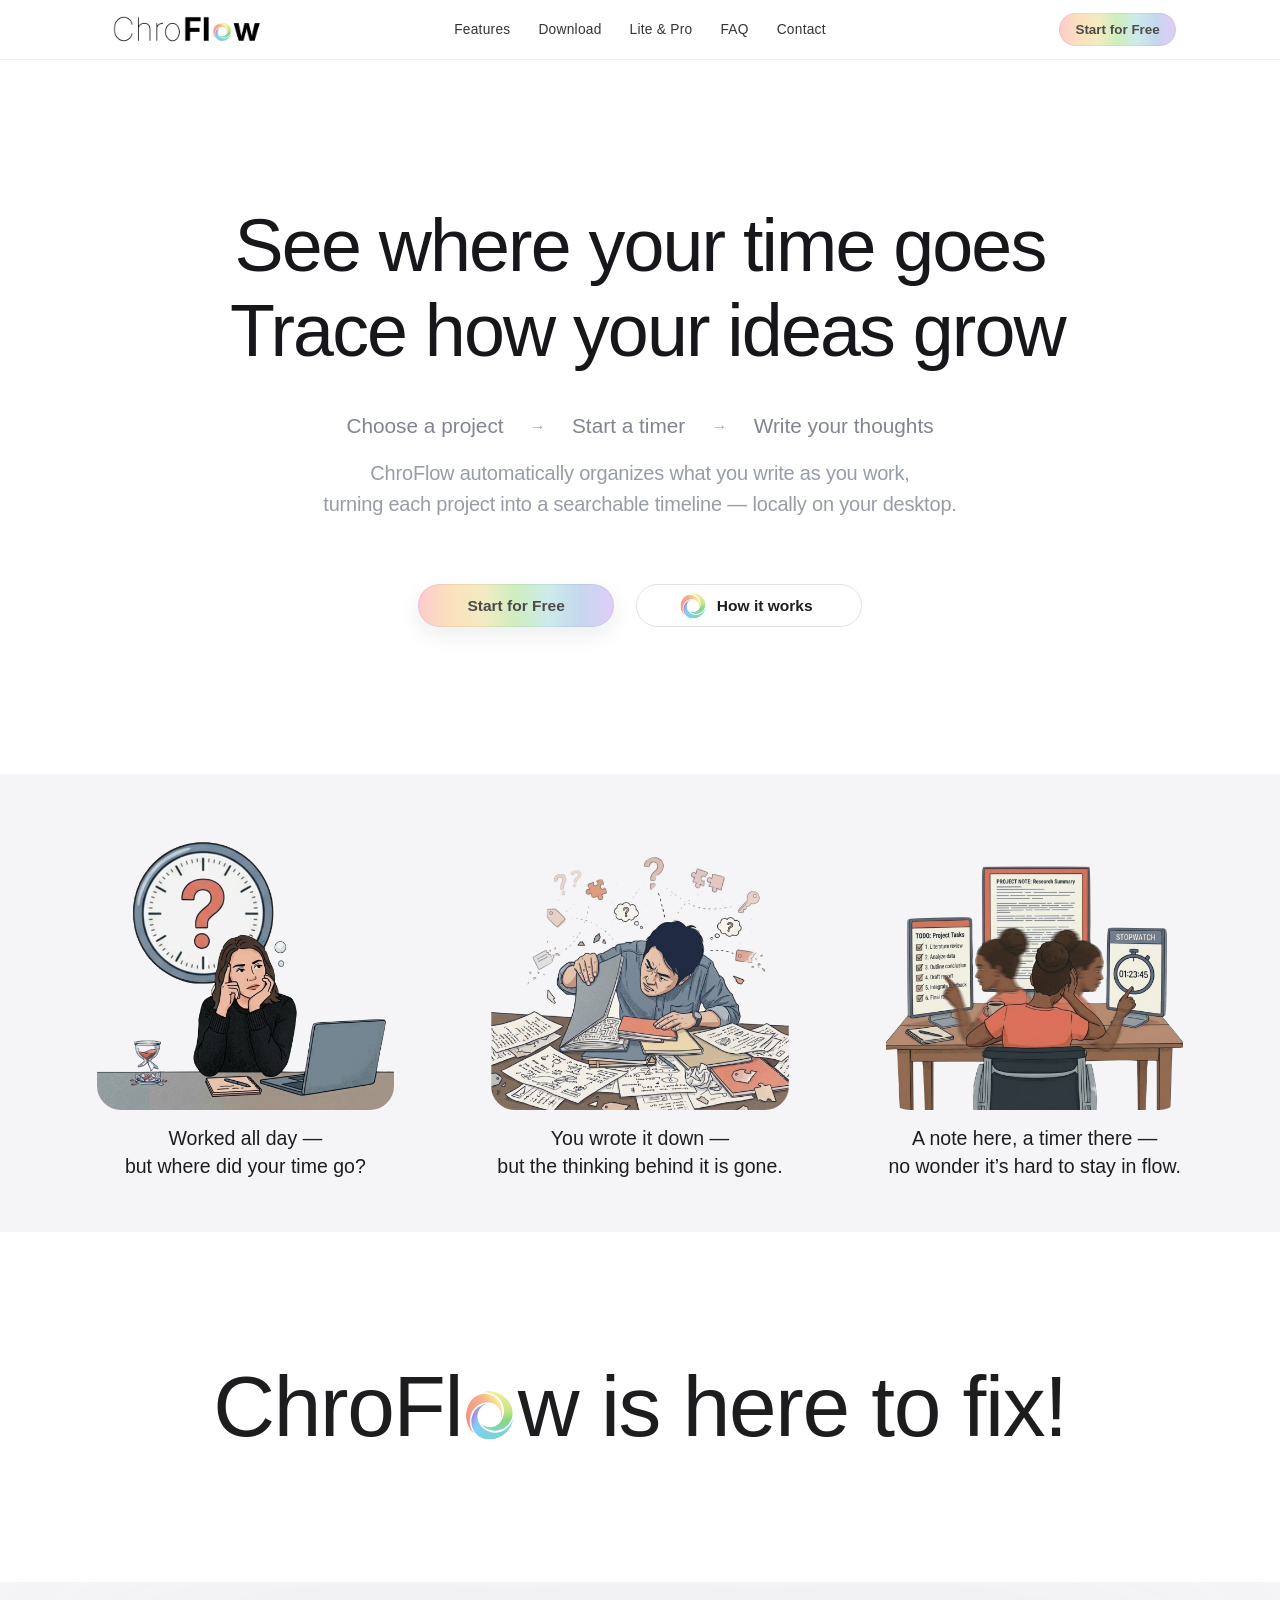
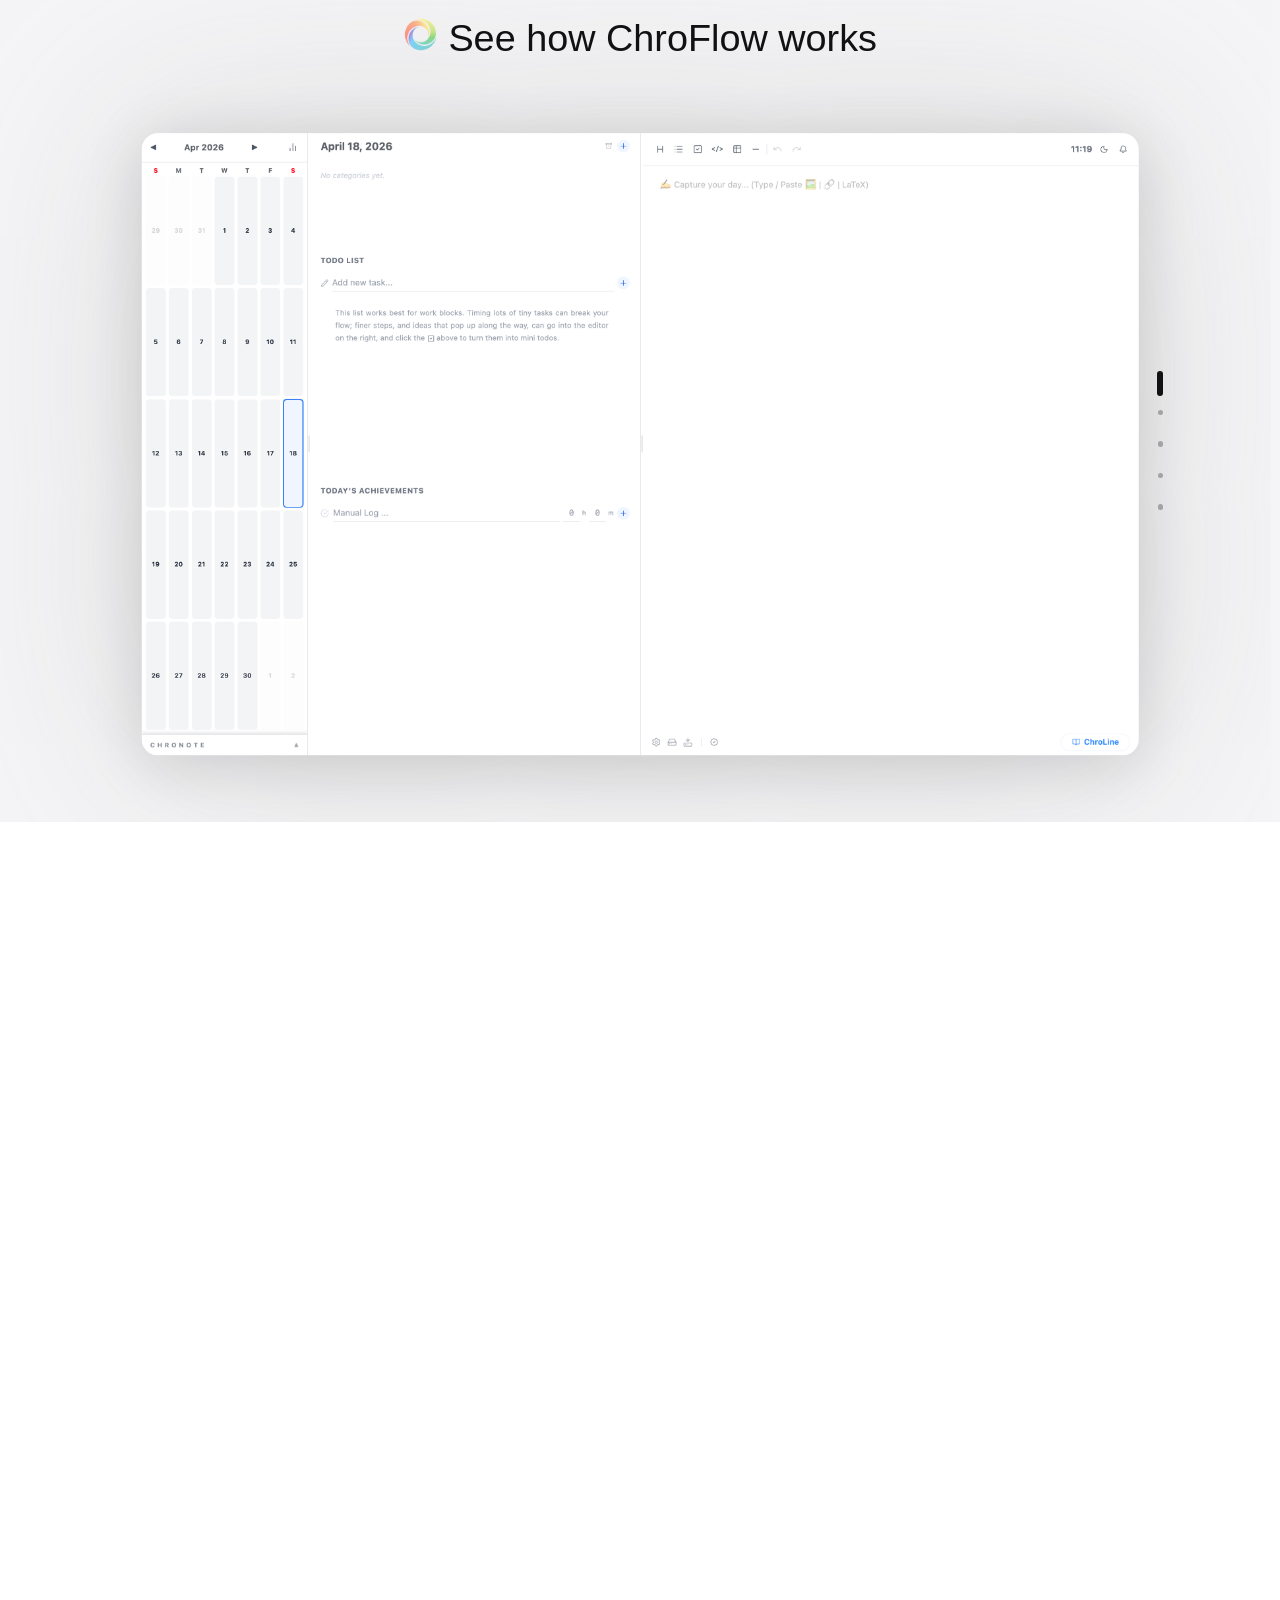
==== commit f984aae6: "add Q&A" ====
--- a/index.html
+++ b/index.html
@@ -18,7 +18,7 @@
   <meta name="twitter:title"       content="ChroFlow" />
   <meta name="twitter:description" content="Daily notes, passive time tracking, and visual timeline search — all in one place." />
 
-  <link rel="stylesheet" href="style.css?v=20260611-intel-mac" />
+  <link rel="stylesheet" href="style.css?v=20260713-faq-compact" />
 </head>
 
 <!-- Google tag (gtag.js) -->
@@ -560,24 +560,132 @@
         <h2 class="faq__heading reveal-on-scroll" data-i18n="faq.heading"></h2>
         <div class="faq__list">
 
-          <div class="faq__item reveal-on-scroll">
-            <h3 class="faq__q" data-i18n="faq.q1.q"></h3>
-            <p class="faq__a" data-i18n-html="faq.q1.a"></p>
-          </div>
-
-          <div class="faq__item reveal-on-scroll">
-            <h3 class="faq__q" data-i18n="faq.q2.q"></h3>
-            <p class="faq__a" data-i18n-html="faq.q2.a"></p>
-          </div>
-
-          <div class="faq__item reveal-on-scroll">
-            <h3 class="faq__q" data-i18n="faq.q3.q"></h3>
-            <p class="faq__a" data-i18n-html="faq.q3.a"></p>
-          </div>
-
-          <div class="faq__item reveal-on-scroll">
-            <h3 class="faq__q" data-i18n="faq.q4.q"></h3>
-            <p class="faq__a" data-i18n-html="faq.q4.a"></p>
+          <div class="faq__group-title" data-i18n="faq.group.gettingStarted"></div>
+
+          <div class="faq__item reveal-on-scroll">
+            <h3 class="faq__q">
+              <button class="faq__toggle" type="button" aria-expanded="false" aria-controls="faq-answer-install">
+                <span class="faq__question" data-i18n="faq.install.q"></span>
+                <span class="faq__toggle-icon" aria-hidden="true"></span>
+              </button>
+            </h3>
+            <div id="faq-answer-install" class="faq__answer faq__answer--install" role="region" hidden>
+              <div id="faq-install-content" class="faq__install-content"></div>
+            </div>
+          </div>
+
+          <div class="faq__item reveal-on-scroll">
+            <h3 class="faq__q">
+              <button class="faq__toggle" type="button" aria-expanded="false" aria-controls="faq-answer-layout">
+                <span class="faq__question" data-i18n="faq.layout.q"></span>
+                <span class="faq__toggle-icon" aria-hidden="true"></span>
+              </button>
+            </h3>
+            <div id="faq-answer-layout" class="faq__answer" role="region" hidden>
+              <p class="faq__a" data-i18n-html="faq.layout.a"></p>
+            </div>
+          </div>
+
+          <div class="faq__group-title" data-i18n="faq.group.dailyWorkflow"></div>
+
+          <div class="faq__item reveal-on-scroll">
+            <h3 class="faq__q">
+              <button class="faq__toggle" type="button" aria-expanded="false" aria-controls="faq-answer-rollover">
+                <span class="faq__question" data-i18n="faq.rollover.q"></span>
+                <span class="faq__toggle-icon" aria-hidden="true"></span>
+              </button>
+            </h3>
+            <div id="faq-answer-rollover" class="faq__answer" role="region" hidden>
+              <p class="faq__a" data-i18n-html="faq.rollover.a"></p>
+            </div>
+          </div>
+
+          <div class="faq__item reveal-on-scroll">
+            <h3 class="faq__q">
+              <button class="faq__toggle" type="button" aria-expanded="false" aria-controls="faq-answer-multiday">
+                <span class="faq__question" data-i18n="faq.multiday.q"></span>
+                <span class="faq__toggle-icon" aria-hidden="true"></span>
+              </button>
+            </h3>
+            <div id="faq-answer-multiday" class="faq__answer" role="region" hidden>
+              <p class="faq__a" data-i18n-html="faq.multiday.a"></p>
+            </div>
+          </div>
+
+          <div class="faq__item reveal-on-scroll">
+            <h3 class="faq__q">
+              <button class="faq__toggle" type="button" aria-expanded="false" aria-controls="faq-answer-scattered-todos">
+                <span class="faq__question" data-i18n="faq.scatteredTodos.q"></span>
+                <span class="faq__toggle-icon" aria-hidden="true"></span>
+              </button>
+            </h3>
+            <div id="faq-answer-scattered-todos" class="faq__answer" role="region" hidden>
+              <p class="faq__a" data-i18n-html="faq.scatteredTodos.a"></p>
+            </div>
+          </div>
+
+          <div class="faq__group-title" data-i18n="faq.group.featuresData"></div>
+
+          <div class="faq__item reveal-on-scroll">
+            <h3 class="faq__q">
+              <button class="faq__toggle" type="button" aria-expanded="false" aria-controls="faq-answer-1">
+                <span class="faq__question" data-i18n="faq.q1.q"></span>
+                <span class="faq__toggle-icon" aria-hidden="true"></span>
+              </button>
+            </h3>
+            <div id="faq-answer-1" class="faq__answer" role="region" hidden>
+              <p class="faq__a" data-i18n-html="faq.q1.a"></p>
+            </div>
+          </div>
+
+          <div class="faq__item reveal-on-scroll">
+            <h3 class="faq__q">
+              <button class="faq__toggle" type="button" aria-expanded="false" aria-controls="faq-answer-2">
+                <span class="faq__question" data-i18n="faq.q2.q"></span>
+                <span class="faq__toggle-icon" aria-hidden="true"></span>
+              </button>
+            </h3>
+            <div id="faq-answer-2" class="faq__answer" role="region" hidden>
+              <p class="faq__a" data-i18n-html="faq.q2.a"></p>
+            </div>
+          </div>
+
+          <div class="faq__item reveal-on-scroll">
+            <h3 class="faq__q">
+              <button class="faq__toggle" type="button" aria-expanded="false" aria-controls="faq-answer-3">
+                <span class="faq__question" data-i18n="faq.q3.q"></span>
+                <span class="faq__toggle-icon" aria-hidden="true"></span>
+              </button>
+            </h3>
+            <div id="faq-answer-3" class="faq__answer" role="region" hidden>
+              <p class="faq__a" data-i18n-html="faq.q3.a"></p>
+            </div>
+          </div>
+
+          <div class="faq__item reveal-on-scroll">
+            <h3 class="faq__q">
+              <button class="faq__toggle" type="button" aria-expanded="false" aria-controls="faq-answer-4">
+                <span class="faq__question" data-i18n="faq.q4.q"></span>
+                <span class="faq__toggle-icon" aria-hidden="true"></span>
+              </button>
+            </h3>
+            <div id="faq-answer-4" class="faq__answer" role="region" hidden>
+              <p class="faq__a" data-i18n-html="faq.q4.a"></p>
+            </div>
+          </div>
+
+          <div class="faq__group-title" data-i18n="faq.group.licenceSupport"></div>
+
+          <div class="faq__item reveal-on-scroll">
+            <h3 class="faq__q">
+              <button class="faq__toggle" type="button" aria-expanded="false" aria-controls="faq-answer-activation">
+                <span class="faq__question" data-i18n="faq.activation.q"></span>
+                <span class="faq__toggle-icon" aria-hidden="true"></span>
+              </button>
+            </h3>
+            <div id="faq-answer-activation" class="faq__answer" role="region" hidden>
+              <p class="faq__a" data-i18n-html="faq.activation.a"></p>
+            </div>
           </div>
 
         </div>
@@ -615,8 +723,8 @@
   </footer>
 
   <!-- Scripts (no CDN — works on file://) -->
-  <script src="i18n.js?v=20260611-intel-mac"></script>
-  <script src="main.js?v=20260611-intel-mac"></script>
+  <script src="i18n.js?v=20260713-faq-groups"></script>
+  <script src="main.js?v=20260713-faq-platform"></script>
 
 </body>
 </html>
--- a/style.css
+++ b/style.css
@@ -128,6 +128,15 @@
    TOP NAV
    ═══════════════════════════════════════════════════════════ */
 .topnav {
+  --topnav-inner-gap: 2rem;
+  --topnav-logo-box-h: 40px;
+  --topnav-logo-img-h: 38px;
+  --topnav-link-font-size: 0.86rem;
+  --topnav-link-pad-y: 0.4rem;
+  --topnav-link-pad-x: 0.75rem;
+  --topnav-cta-font-size: 0.84rem;
+  --topnav-cta-pad-y: 0.52rem;
+  --topnav-cta-pad-x: 0.95rem;
   position: fixed;
   top: 0; left: 0; right: 0;
   height: var(--topnav-h);
@@ -147,7 +156,7 @@
   position: relative;
   display: flex;
   align-items: center;
-  gap: 2rem;
+  gap: var(--topnav-inner-gap);
   max-width: var(--content-max);
   margin: 0 auto;
   padding: 0 var(--side-pad);
@@ -157,10 +166,10 @@
   flex-shrink: 0;
   line-height: 0;
   overflow: hidden;
-  height: 40px;
+  height: var(--topnav-logo-box-h);
 }
 .topnav__logo img {
-  height: 38px;
+  height: var(--topnav-logo-img-h);
   width: auto;
 }
 .topnav__panel {
@@ -179,11 +188,11 @@
   gap: 0.25rem;
 }
 .topnav__links a {
-  font-size: 0.86rem;
+  font-size: var(--topnav-link-font-size);
   font-weight: 400;
   letter-spacing: 0.018em;
   color: #3d3d44;
-  padding: 0.4rem 0.75rem;
+  padding: var(--topnav-link-pad-y) var(--topnav-link-pad-x);
   border-radius: 8px;
   transition: background 0.18s, color 0.18s;
 }
@@ -201,11 +210,11 @@
   display: inline-flex;
   align-items: center;
   justify-content: center;
-  padding: 0.52rem 0.95rem;
+  padding: var(--topnav-cta-pad-y) var(--topnav-cta-pad-x);
   border-radius: 999px;
   background: var(--gradient-brand-h);
   color: #4c4b4b;
-  font-size: 0.84rem;
+  font-size: var(--topnav-cta-font-size);
   font-weight: var(--fw-semibold);
   line-height: 1;
   letter-spacing: 0;
@@ -486,11 +495,14 @@
    HERO
    ═══════════════════════════════════════════════════════════ */
 .hero {
-  --hero-min-height: 78vh;
-  --hero-padding-top: 1.75rem;
-  --hero-padding-bottom: 0.25rem;
+  --hero-min-height: calc(var(--viewport-h) * 0.78);
+  --hero-visual-top-gap: 1.35rem;
+  --hero-visual-bottom-gap: 1.5rem;
+  --hero-padding-top: calc(var(--topnav-h) + var(--hero-visual-top-gap));
+  --hero-padding-bottom: var(--hero-visual-bottom-gap);
   --hero-kicker-font-size: 1.4rem;
   --hero-title-font-size: 4.6rem;
+  --hero-title-vw-limit: 7.8vw;
   --hero-title-bottom-gap: 2rem;
   --hero-summary-font-size: 1.25rem;
   --hero-summary-bottom-gap: 4rem;
@@ -545,7 +557,7 @@
   flex-direction: column;
   align-items: center;
   gap: var(--hero-title-line-gap);
-  font-size: min(var(--hero-title-font-size), 7.8vw);
+  font-size: min(var(--hero-title-font-size), var(--hero-title-vw-limit));
   line-height: 1.15;
   letter-spacing: -0.025em;
   color: #17171b;
@@ -664,20 +676,120 @@
   background: rgba(15, 23, 42, 0.035);
 }
 
+@media (min-width: 641px) and (max-width: 1366px) and (min-height: 650px) {
+  .hero {
+    --hero-min-height: calc(var(--viewport-h) * 0.86);
+    --hero-visual-top-gap: 1.35rem;
+    --hero-visual-bottom-gap: 1.5rem;
+  }
+}
+
+@media (min-width: 641px) and (min-height: 900px) and (max-aspect-ratio: 4 / 5) {
+  .hero {
+    --hero-min-height: min(calc(var(--viewport-h) * 0.7), 1345px);
+    --hero-visual-top-gap: 1.35rem;
+    --hero-visual-bottom-gap: 1.5rem;
+  }
+}
+
+@media (min-width: 641px) and (max-width: 1112px) and (min-height: 700px) {
+  .hero {
+    --hero-title-font-size: 4.05rem;
+    --hero-title-vw-limit: 7.1vw;
+    --hero-title-bottom-gap: 1.7rem;
+    --hero-summary-font-size: 1.08rem;
+    --hero-summary-bottom-gap: 3.15rem;
+    --hero-actions-gap: 1rem;
+  }
+
+  .hero__workflow {
+    --hero-workflow-chip-font-size: 1.08rem;
+    gap: 0.58rem;
+    margin-bottom: 0.48rem;
+  }
+
+  .hero__workflow-chip {
+    min-height: 2.15rem;
+    padding: 0.42rem 0.76rem;
+  }
+
+  .hero__actions .btn {
+    padding: 0.72rem 2.45rem;
+    font-size: 0.9rem;
+  }
+}
+
+@media (min-width: 769px) and (max-width: 900px) and (max-height: 650px) {
+  :root {
+    --topnav-h: 52px;
+    --side-pad: clamp(1rem, 3vw, 1.5rem);
+  }
+
+  .topnav {
+    --topnav-inner-gap: 1rem;
+    --topnav-logo-box-h: 34px;
+    --topnav-logo-img-h: 32px;
+    --topnav-link-font-size: 0.76rem;
+    --topnav-link-pad-y: 0.32rem;
+    --topnav-link-pad-x: 0.52rem;
+    --topnav-cta-font-size: 0.74rem;
+    --topnav-cta-pad-y: 0.42rem;
+    --topnav-cta-pad-x: 0.7rem;
+  }
+
+  .hero {
+    --hero-min-height: calc(var(--viewport-h) * 0.92);
+    --hero-visual-top-gap: 1.35rem;
+    --hero-visual-bottom-gap: 1.5rem;
+    --hero-title-font-size: 3.05rem;
+    --hero-title-vw-limit: 6.3vw;
+    --hero-title-bottom-gap: 1.25rem;
+    --hero-summary-font-size: 0.92rem;
+    --hero-summary-bottom-gap: 1.3rem;
+    --hero-actions-gap: 0.8rem;
+  }
+
+  .hero__title {
+    line-height: 1.12;
+  }
+
+  .hero__workflow {
+    --hero-workflow-chip-font-size: 0.84rem;
+    gap: 0.45rem;
+    margin-bottom: 0.35rem;
+  }
+
+  .hero__workflow-chip {
+    min-height: 1.9rem;
+    padding: 0.32rem 0.6rem;
+  }
+
+  .hero__summary {
+    max-width: 58ch;
+    line-height: 1.45;
+  }
+
+  .hero__actions .btn {
+    padding: 0.62rem 1.55rem;
+    font-size: 0.82rem;
+  }
+}
+
 @media (max-width: 640px) {
   .hero {
     --hero-title-font-size: 2.55rem;
     --hero-summary-font-size: 0.96rem;
     --hero-workflow-inline-font-size: 0.94rem;
+    --hero-visual-top-gap: 4.05rem;
+    --hero-visual-bottom-gap: 4.5rem;
     min-height: auto;
-    padding-top: calc(var(--topnav-h) + 3rem);
-    padding-bottom: 4.5rem;
   }
 
   .hero__title {
     max-width: 100%;
     margin-bottom: 1.8rem;
-    font-size: min(var(--hero-title-font-size), 7.2vw);
+    --hero-title-vw-limit: 7.2vw;
+    font-size: min(var(--hero-title-font-size), var(--hero-title-vw-limit));
     line-height: 1.2;
     letter-spacing: -0.045em;
   }
@@ -730,20 +842,94 @@
   }
 }
 
+@media (max-width: 520px) {
+  .hero {
+    --hero-summary-font-size: 0.88rem;
+    --hero-workflow-inline-font-size: 0.82rem;
+    --hero-actions-gap: 0.72rem;
+    position: relative;
+    left: 50%;
+    right: 50%;
+    width: 100vw;
+    max-width: 100vw;
+    margin-left: -50vw;
+    margin-right: -50vw;
+    overflow: hidden;
+  }
+
+  .hero__title {
+    --hero-title-line-gap: 0.14rem;
+  }
+
+  .hero__title-line--light {
+    font-weight: 250;
+  }
+
+  .hero__title-line--strong {
+    font-weight: 350;
+  }
+
+  .hero__summary {
+    width: min(70vw, 30rem);
+    max-width: none;
+    line-height: 1.5;
+    text-align: justify;
+    text-align-last: left;
+  }
+
+  .hero__actions .btn {
+    width: min(68vw, 280px);
+    padding: 0.76rem 1.25rem;
+    font-size: 0.91rem;
+  }
+}
+
+@media (max-width: 380px) {
+  .hero {
+    --hero-summary-font-size: 0.84rem;
+    --hero-workflow-inline-font-size: 0.78rem;
+  }
+
+  .hero__summary {
+    width: min(72vw, 30rem);
+  }
+
+  .hero__actions .btn {
+    width: min(66vw, 250px);
+    font-size: 0.88rem;
+  }
+}
+
 @media (max-height: 520px) and (orientation: landscape) {
+  :root {
+    --topnav-h: 54px;
+  }
+
+  .topnav {
+    --topnav-inner-gap: 1.15rem;
+    --topnav-logo-box-h: 35px;
+    --topnav-logo-img-h: 33px;
+    --topnav-link-font-size: 0.78rem;
+    --topnav-link-pad-y: 0.32rem;
+    --topnav-link-pad-x: 0.56rem;
+    --topnav-cta-font-size: 0.76rem;
+    --topnav-cta-pad-y: 0.42rem;
+    --topnav-cta-pad-x: 0.72rem;
+  }
+
   .hero {
     --hero-title-font-size: 2.8rem;
+    --hero-title-vw-limit: 6.2vw;
     --hero-title-bottom-gap: 1rem;
     --hero-summary-font-size: 0.92rem;
     --hero-summary-bottom-gap: 1.2rem;
-    align-items: flex-start;
-    min-height: auto;
-    padding-top: calc(var(--topnav-h) + 1rem);
-    padding-bottom: 2rem;
+    --hero-visual-top-gap: 1.35rem;
+    --hero-visual-bottom-gap: 1.5rem;
+    align-items: center;
+    min-height: var(--viewport-h);
   }
 
   .hero__title {
-    font-size: min(var(--hero-title-font-size), 6.2vw);
     line-height: 1.14;
   }
 
@@ -777,14 +963,32 @@
 }
 
 @media (max-height: 390px) and (orientation: landscape) {
+  :root {
+    --topnav-h: 50px;
+  }
+
+  .topnav {
+    --topnav-inner-gap: 0.85rem;
+    --topnav-logo-box-h: 32px;
+    --topnav-logo-img-h: 30px;
+    --topnav-link-font-size: 0.72rem;
+    --topnav-link-pad-y: 0.28rem;
+    --topnav-link-pad-x: 0.46rem;
+    --topnav-cta-font-size: 0.7rem;
+    --topnav-cta-pad-y: 0.36rem;
+    --topnav-cta-pad-x: 0.6rem;
+  }
+
   .hero {
     --hero-title-font-size: 2.25rem;
+    --hero-title-vw-limit: 5.7vw;
     --hero-title-bottom-gap: 0.8rem;
     --hero-summary-font-size: 0.82rem;
     --hero-summary-bottom-gap: 0.95rem;
     --hero-workflow-inline-font-size: 0.8rem;
-    padding-top: calc(var(--topnav-h) + 0.75rem);
-    padding-bottom: 1.25rem;
+    --hero-visual-top-gap: 1.35rem;
+    --hero-visual-bottom-gap: 1.5rem;
+    min-height: var(--viewport-h);
   }
 
   .hero__title {
@@ -2922,29 +3126,101 @@
   display: flex;
   flex-direction: column;
 }
+.faq__group-title {
+  margin-top: 1.55rem;
+  padding-bottom: 0.35rem;
+  color: #85858d;
+  font-size: 0.82rem;
+  font-weight: var(--fw-semibold);
+  letter-spacing: 0.025em;
+}
+.faq__group-title:first-child {
+  margin-top: 0;
+}
 .faq__item {
-  padding: 2rem 0;
   border-top: 1px solid #e5e5e7;
 }
 .faq__item:last-child {
   border-bottom: 1px solid #e5e5e7;
 }
 .faq__q {
+  margin: 0;
+}
+.faq__toggle {
+  width: 100%;
   display: flex;
-  align-items: flex-start;
-  gap: 0.42em;
+  align-items: center;
+  gap: 0.65em;
+  padding: 0.95rem 0;
+  text-align: left;
   font-size: clamp(1.05rem, 1.6vw, 1.2rem);
   font-weight: 400;
   color: var(--color-text);
-  margin-bottom: 0.6rem;
-}
-.faq__q::before {
+  transition: color 0.18s ease;
+}
+.faq__toggle::before {
   content: "";
   width: 1em;
   height: 1em;
   flex: 0 0 auto;
   background: url("images/swirl.png") center / contain no-repeat;
-  transform: translateY(0.18em);
+}
+.faq__toggle:hover {
+  color: #000;
+}
+.faq__toggle:focus-visible {
+  outline: 2px solid rgba(29, 29, 31, 0.42);
+  outline-offset: 0.35rem;
+  border-radius: 4px;
+}
+.faq__question {
+  flex: 1;
+  min-width: 0;
+}
+.faq__toggle-icon {
+  position: relative;
+  width: 1.65rem;
+  height: 1.65rem;
+  flex: 0 0 1.65rem;
+  border: 1px solid #d8d8dc;
+  border-radius: 50%;
+  background: #f7f7f8;
+  transition: transform 0.28s var(--ease-out), background-color 0.18s ease, border-color 0.18s ease;
+}
+.faq__toggle-icon::before {
+  content: "";
+  position: absolute;
+  top: 50%;
+  left: 50%;
+  width: 0.42rem;
+  height: 0.42rem;
+  border-right: 1.5px solid #55555d;
+  border-bottom: 1.5px solid #55555d;
+  transform: translate(-50%, -65%) rotate(45deg);
+  transition: transform 0.28s var(--ease-out);
+}
+.faq__toggle:hover .faq__toggle-icon {
+  background: #fff;
+  border-color: #bdbdc3;
+}
+.faq__toggle[aria-expanded="true"] .faq__toggle-icon::before {
+  transform: translate(-50%, -35%) rotate(225deg);
+}
+.faq__answer {
+  padding: 0 2.3rem 1.65rem 1.65rem;
+}
+.faq__answer--install {
+  padding-left: 1.65rem;
+}
+.faq__install-content {
+  display: flex;
+  flex-direction: column;
+  gap: 1rem;
+}
+.faq__install-panel {
+  width: 100%;
+  padding: 1.5rem 1.65rem;
+  animation: none;
 }
 .faq__a {
   font-size: clamp(0.95rem, 1.4vw, 1.05rem);
@@ -2961,6 +3237,36 @@
   color: #62626a;
   font-weight: 520;
 }
+.faq__a a {
+  color: #3f6387;
+  font-weight: var(--fw-regular);
+  text-decoration: underline;
+  text-decoration-color: rgba(63, 99, 135, 0.4);
+  text-underline-offset: 0.16em;
+}
+.faq__a a:hover {
+  text-decoration-color: currentColor;
+}
+.platform-shortcut {
+  display: none;
+}
+html[data-platform="mac"] .platform-shortcut--mac,
+html[data-platform="windows"] .platform-shortcut--windows,
+html[data-platform="other"] .platform-shortcut--other {
+  display: inline;
+}
+kbd.platform-shortcut {
+  padding: 0.12em 0.42em;
+  border: 1px solid #d2d2d7;
+  border-bottom-width: 2px;
+  border-radius: 5px;
+  background: #f7f7f8;
+  color: #4f535c;
+  font-family: inherit;
+  font-size: 0.88em;
+  font-weight: var(--fw-semibold);
+  white-space: nowrap;
+}
 .faq-step-number {
   display: inline-block;
   min-width: 1.45em;
@@ -2989,6 +3295,18 @@
 }
 
 @media (max-width: 640px) {
+  .faq__toggle {
+    padding: 0.85rem 0;
+  }
+  .faq__answer {
+    padding: 0 0 1.4rem 1.65rem;
+  }
+  .faq__answer--install {
+    padding-left: 0;
+  }
+  .faq__install-panel {
+    padding: 1.25rem 1rem;
+  }
   .faq__a {
     text-align: left;
     hyphens: manual;
